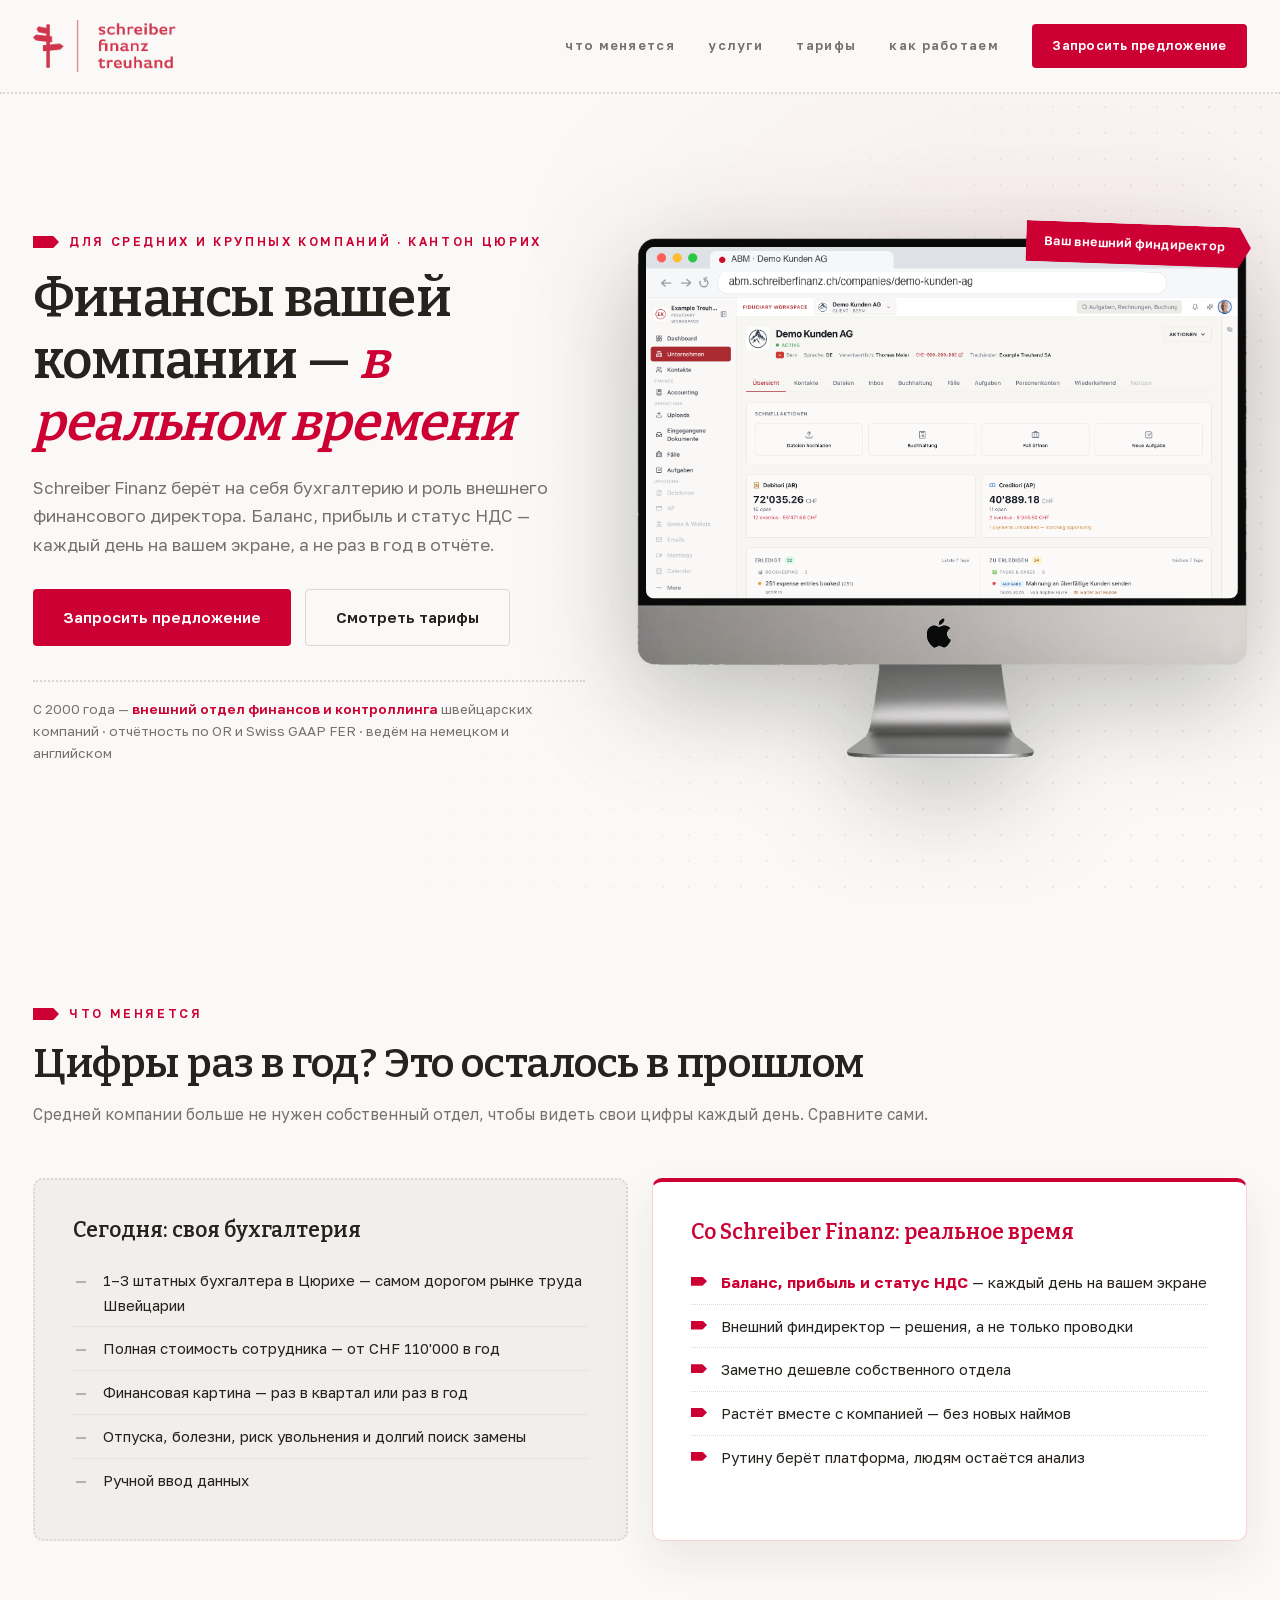
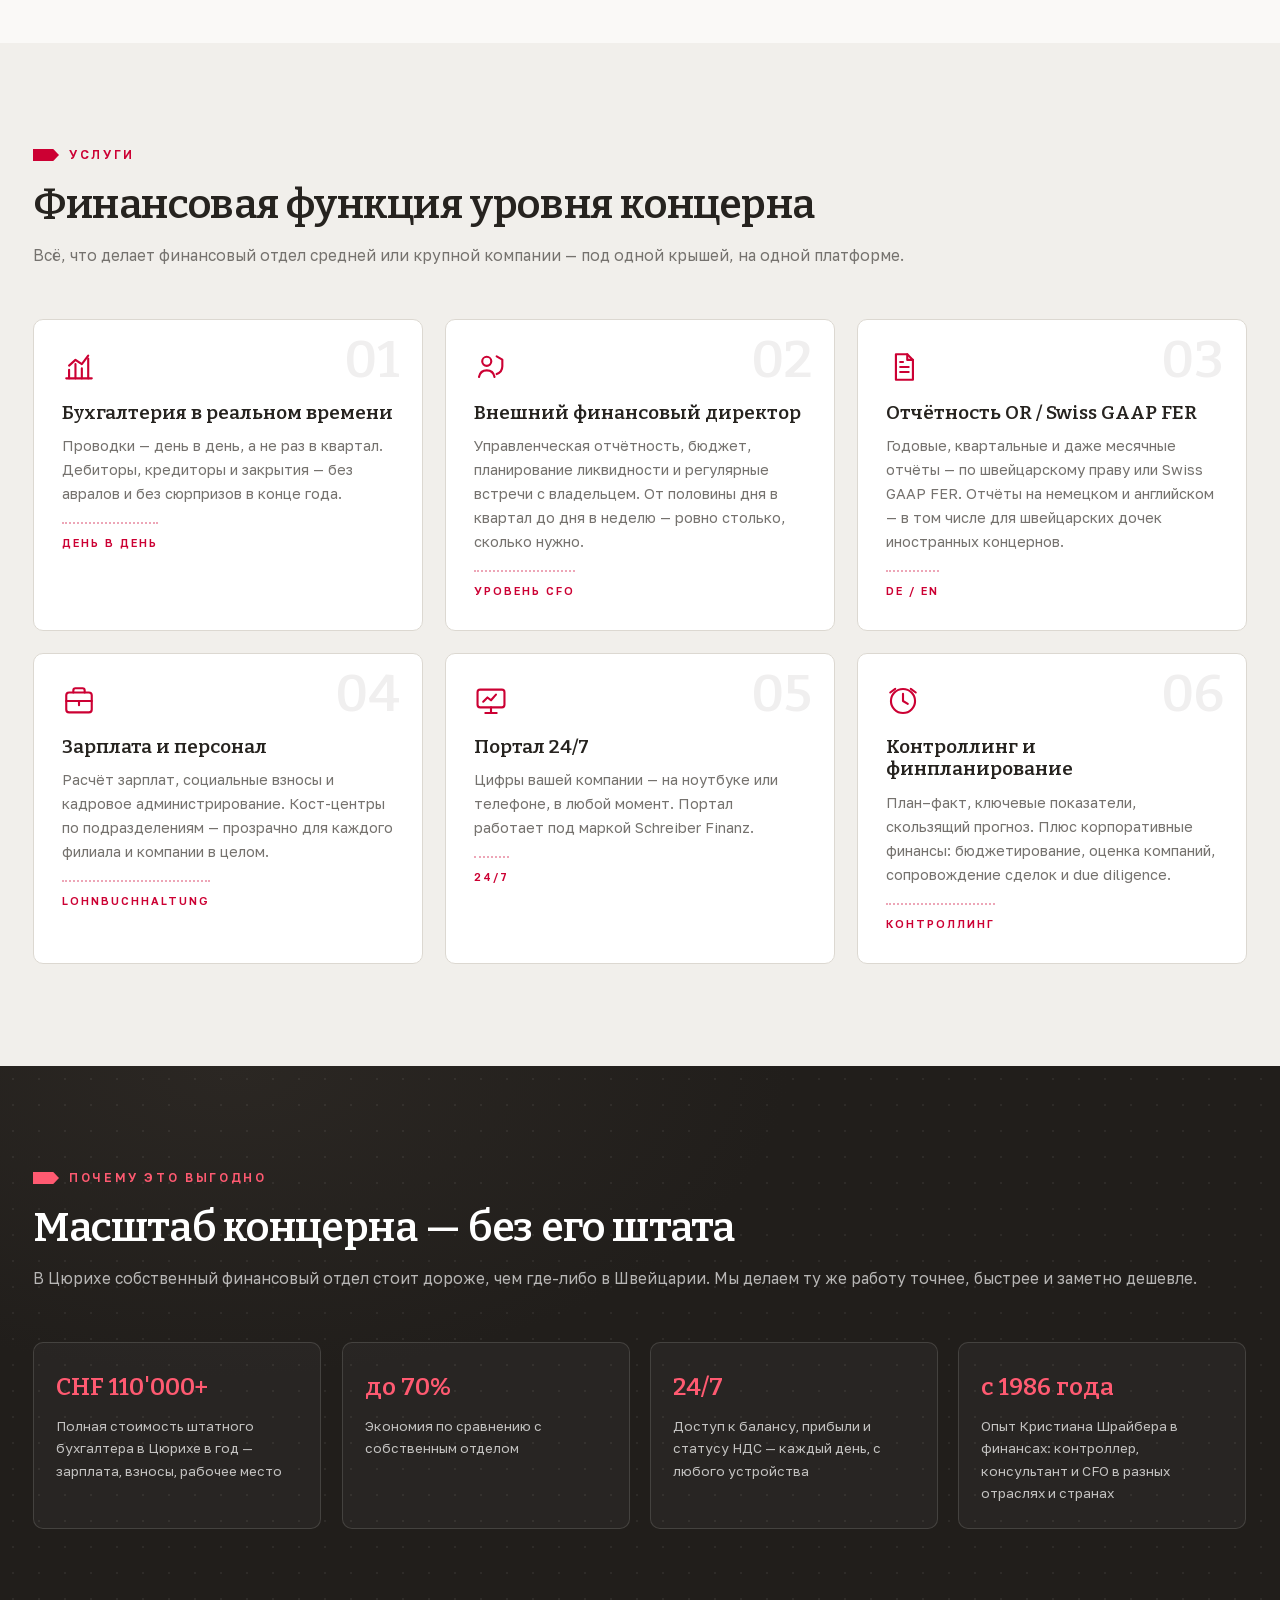
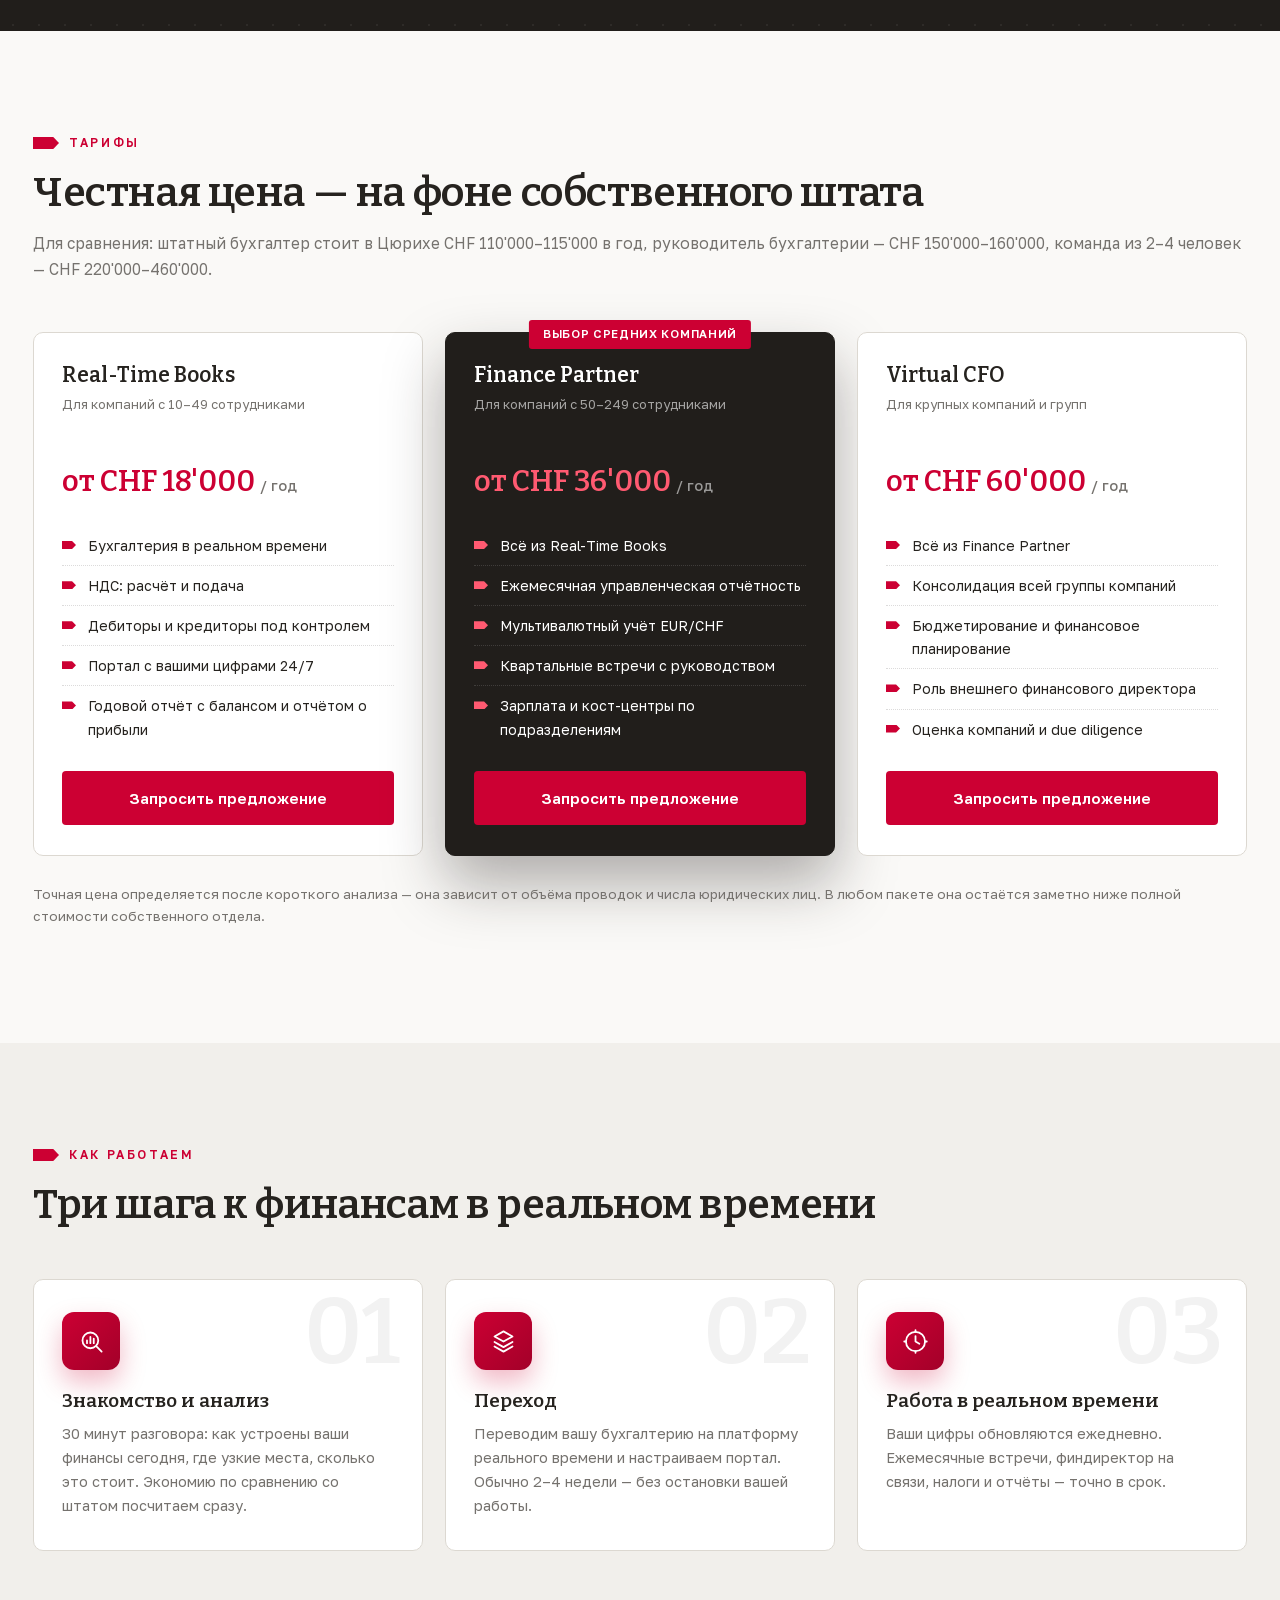
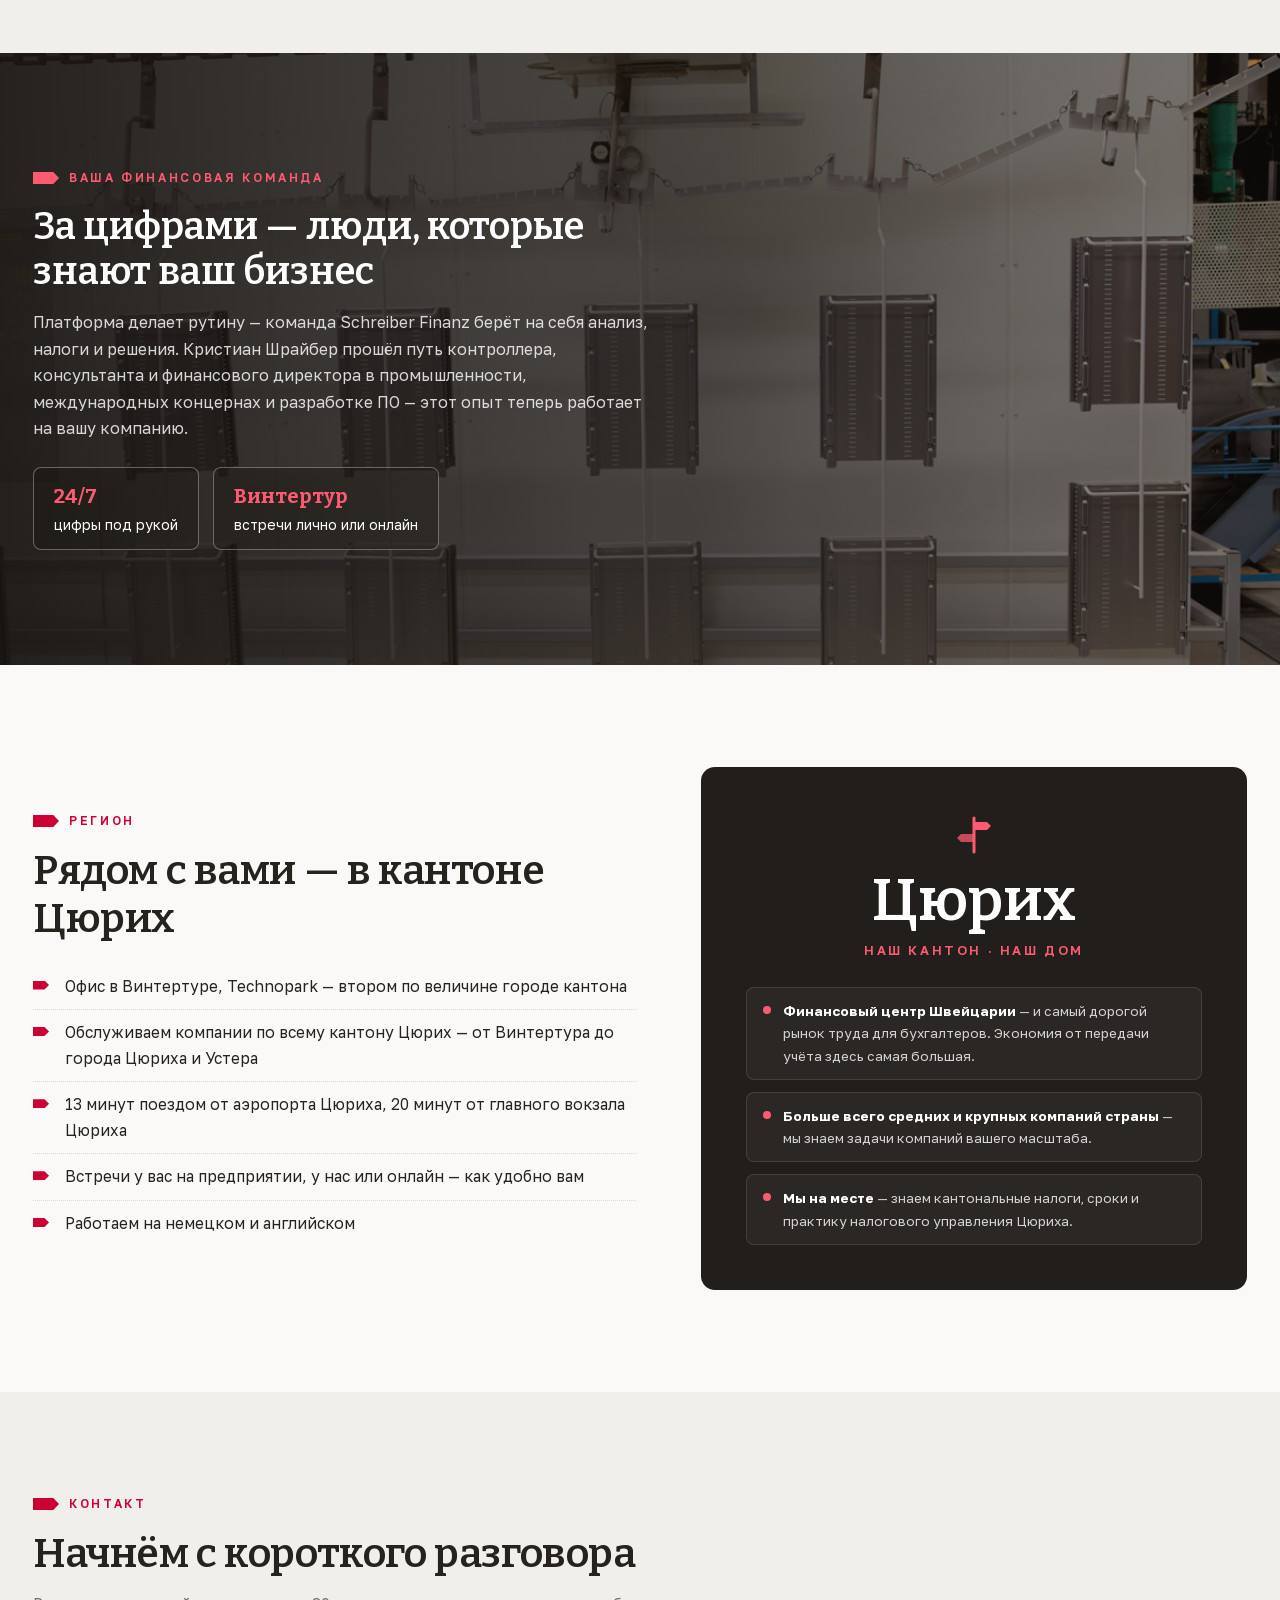
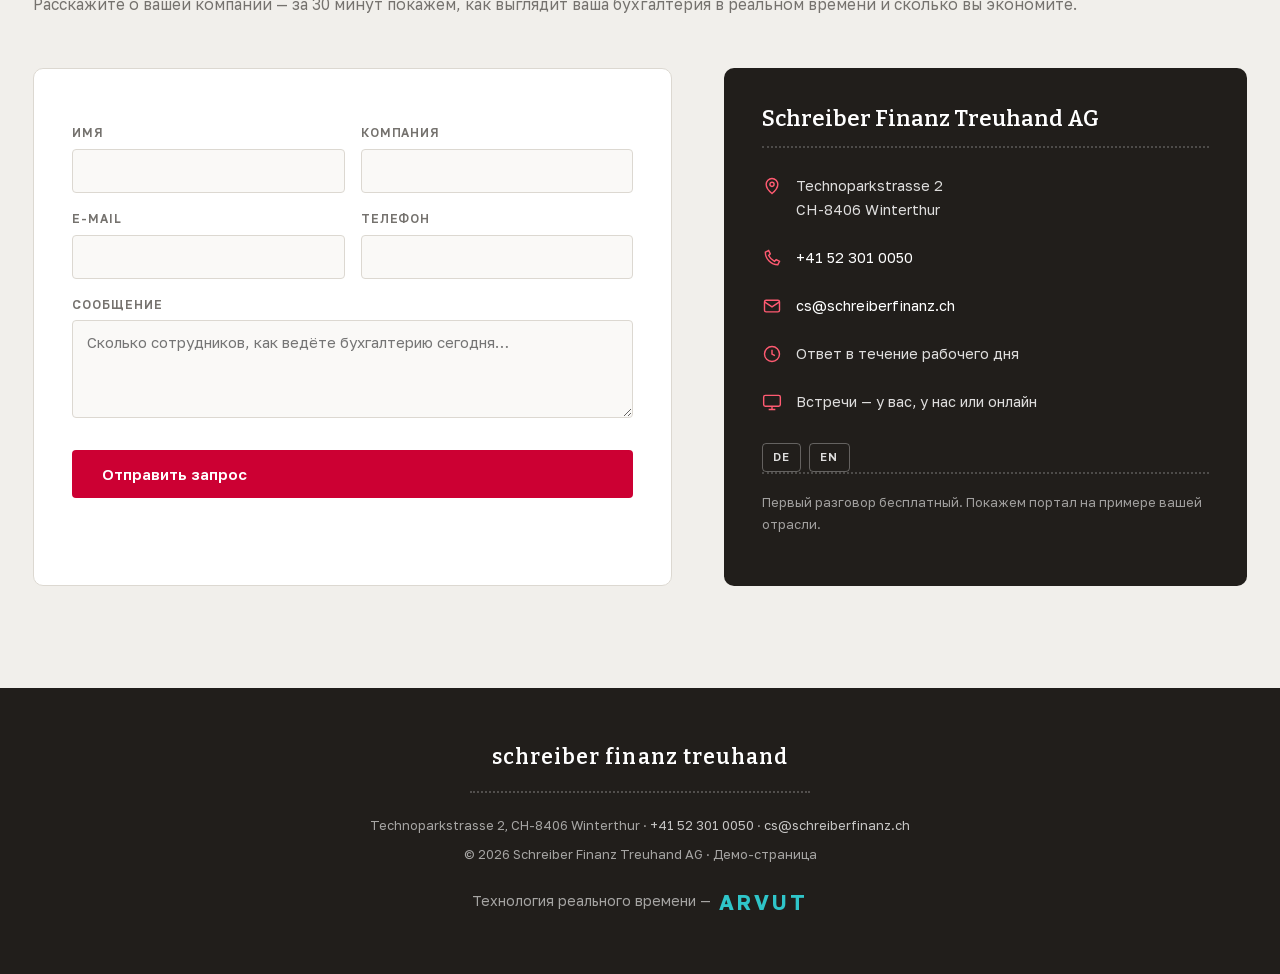
==== index.html @ f712a681 "Лендинг Schreiber Finanz Treuhand AG (RU-версия для проверки) Co-Authored-By: Claude Fable 5 <norepl" ====
<!doctype html>
<html lang="ru">
<head>
<meta charset="utf-8">
<meta name="viewport" content="width=device-width,initial-scale=1">
<title>Schreiber Finanz Treuhand AG — Финансы вашей компании в реальном времени | Цюрих</title>
<meta name="description" content="Schreiber Finanz Treuhand AG (Винтертур, кантон Цюрих): бухгалтерия в реальном времени и внешний финансовый директор для средних и крупных компаний. Баланс, прибыль и статус НДС — каждый день, а не раз в год.">
<style>
@import url('assets/fonts/fonts.css');
:root{
  --paper:#faf9f7; --cream:#f1efeb; --card:#ffffff;
  --ink:#26231f; --muted:#75726e; --soft-line:#dcd8d1;
  --red:#cc0033; --red-d:#a30029; --red-l:#ff5a71; --red-bg:#fbf3f4;
  --graphite:#211e1b; --graphite2:#2b2723;
  --arvut:#009b9f;
  --serif:'Bitter',Georgia,serif;
  --sans:'Golos Text',-apple-system,'Segoe UI',sans-serif;
}
*{box-sizing:border-box}
html{scroll-behavior:smooth}
body{margin:0;font-family:var(--sans);color:var(--ink);background:var(--paper);font-size:16px;line-height:1.65;-webkit-font-smoothing:antialiased}
img{max-width:100%}
a{color:inherit}
.wrap{max-width:1320px;margin:0 auto;padding:0 clamp(18px,2.6vw,34px)}
h1,h2,h3{font-family:var(--serif);line-height:1.18;margin:0}
.h2{font-size:clamp(28px,3.5vw,41px);font-weight:600;color:var(--ink);letter-spacing:-.01em}
.sub{color:var(--muted);margin:14px 0 0;font-size:clamp(15.5px,1.2vw,17.5px)}
/* фирменный мотив: пунктирная линия (как в их меню) */
.dotrule{border:0;border-top:2px dotted var(--soft-line);margin:0}
/* красный «указатель» — мотив логотипа-Wegweiser */
.eyebrow{display:flex;align-items:center;gap:10px;font-size:12px;font-weight:600;letter-spacing:.22em;text-transform:uppercase;color:var(--red);margin:0 0 16px}
.eyebrow::before{content:'';width:26px;height:12px;background:var(--red);clip-path:polygon(0 0,78% 0,100% 50%,78% 100%,0 100%);flex:none}
.btn{display:inline-flex;align-items:center;gap:10px;padding:15px 30px;border-radius:4px;font-weight:600;font-size:15px;text-decoration:none;transition:transform .18s ease,box-shadow .18s ease,background .18s ease,border-color .18s ease;cursor:pointer;border:0;font-family:var(--sans)}
.btn-r{background:var(--red);color:#fff}
.btn-r:hover{background:var(--red-d);transform:translateY(-2px);box-shadow:0 12px 28px rgba(204,0,51,.28)}
.btn-ghost{border:1.5px solid var(--soft-line);color:var(--ink);background:transparent}
.btn-ghost:hover{border-color:var(--ink)}
/* ======= ШАПКА ======= */
.nav{background:rgba(250,249,247,.92);backdrop-filter:blur(8px);position:sticky;top:0;z-index:20;border-bottom:2px dotted var(--soft-line)}
.nav .wrap{display:flex;justify-content:space-between;align-items:center;height:92px}
.nav img{height:52px;display:block}
.nav-links{display:flex;align-items:center;gap:clamp(18px,2.6vw,36px)}
.nav-links a{font-size:13px;font-weight:600;letter-spacing:.1em;text-transform:lowercase;text-decoration:none;color:var(--muted)}
.nav-links a:hover{color:var(--red)}
.nav-cta{background:var(--red);color:#fff!important;padding:11px 20px;border-radius:4px;text-transform:none!important;letter-spacing:.02em!important}
.nav-cta:hover{background:var(--red-d)}
/* ======= HERO ======= */
.hero{position:relative;background:
  radial-gradient(900px 480px at 82% 18%,rgba(204,0,51,.05) 0%,rgba(204,0,51,0) 60%),
  var(--paper);
  overflow:hidden}
.hero .dots{position:absolute;inset:0;background-image:radial-gradient(rgba(38,35,31,.075) 1.3px,transparent 1.3px);background-size:26px 26px;mask-image:linear-gradient(115deg,transparent 42%,#000 78%);-webkit-mask-image:linear-gradient(115deg,transparent 42%,#000 78%);pointer-events:none}
.hero-grid{position:relative;display:grid;grid-template-columns:.95fr 1.05fr;grid-template-rows:1fr;gap:clamp(28px,4vw,56px);align-items:center;min-height:calc(100svh - 92px);padding:clamp(26px,4vh,48px) 0}
.hero h1{font-size:clamp(33px,4.1vw,53px);font-weight:600;color:var(--ink);letter-spacing:-.015em}
.hero h1 em{font-style:italic;color:var(--red)}
.hero .lead{font-size:clamp(16px,1.35vw,19px);color:var(--muted);margin:20px 0 0}
.hero-cta{display:flex;gap:14px;flex-wrap:wrap;margin-top:30px}
.trust{margin-top:34px;padding-top:16px;border-top:2px dotted var(--soft-line)}
.trust p{margin:0;font-size:13.5px;color:var(--muted)}
.trust b{color:var(--red);font-weight:600}
/* монитор со скрином */
.imac-wrap{position:relative}
.imac-wrap::before{content:'';position:absolute;inset:-6% -5% -2% -5%;background:radial-gradient(58% 54% at 50% 44%,rgba(38,35,31,.16) 0%,rgba(38,35,31,0) 70%);pointer-events:none}
.imac-wrap img.imac{position:relative;width:100%;height:auto;display:block;filter:drop-shadow(0 30px 54px rgba(38,35,31,.3))}
.float-chip{position:absolute;z-index:3;right:-4px;top:-14px;background:var(--red);color:#fff;font-size:12.5px;font-weight:600;padding:10px 14px 10px 18px;clip-path:polygon(0 0,calc(100% - 12px) 0,100% 50%,calc(100% - 12px) 100%,0 100%);padding-right:26px;box-shadow:0 14px 34px rgba(204,0,51,.3);transform:rotate(2deg)}
/* ======= СЕКЦИИ ======= */
section{padding:clamp(56px,8vw,102px) 0}
.sec-head{margin-bottom:clamp(30px,4vw,50px)}
/* сдвиг */
.shift{display:grid;grid-template-columns:1fr 1fr;gap:24px}
.shift-card{border-radius:10px;padding:clamp(24px,3vw,38px);background:var(--card)}
.shift-card.now{background:var(--cream);border:2px dotted var(--soft-line)}
.shift-card.new{border:1px solid rgba(204,0,51,.18);border-top:4px solid var(--red);box-shadow:0 18px 44px rgba(38,35,31,.08)}
.shift-card h3{font-size:21px;font-weight:600;margin-bottom:16px}
.shift-card.new h3{color:var(--red)}
.shift-card ul{list-style:none;margin:0;padding:0}
.shift-card li{padding:9px 0 9px 30px;position:relative;font-size:15px;color:var(--ink);border-bottom:1px dotted var(--soft-line)}
.shift-card li:last-child{border-bottom:0}
.now li::before{content:'—';position:absolute;left:2px;color:#b3afa8;font-weight:700}
.new li::before{content:'';position:absolute;left:0;top:16px;width:16px;height:9px;background:var(--red);clip-path:polygon(0 0,72% 0,100% 50%,72% 100%,0 100%)}
.new li b{color:var(--red)}
/* услуги */
.svc-grid{display:grid;grid-template-columns:repeat(3,1fr);gap:22px}
.svc{position:relative;background:var(--card);border:1px solid var(--soft-line);border-radius:10px;padding:30px 28px 28px;transition:transform .2s ease,box-shadow .2s ease,border-color .2s ease;overflow:hidden}
.svc:hover{transform:translateY(-5px);box-shadow:0 22px 50px rgba(38,35,31,.12);border-color:rgba(204,0,51,.3)}
.svc .num{position:absolute;top:14px;right:22px;font-family:var(--serif);font-size:52px;font-weight:600;color:rgba(38,35,31,.07);line-height:1;user-select:none}
.svc svg.ic{width:34px;height:34px;stroke:var(--red);fill:none;stroke-width:1.5;stroke-linecap:round;stroke-linejoin:round;margin-bottom:18px;display:block}
.svc h3{font-size:19px;font-weight:600;margin:0 0 10px}
.svc p{margin:0;font-size:14.5px;color:var(--muted)}
.svc .tagline{display:inline-block;margin-top:16px;color:var(--red);font-size:11px;font-weight:600;letter-spacing:.18em;text-transform:uppercase;border-top:2px dotted rgba(204,0,51,.35);padding-top:10px}
/* тёмный баннер */
.bannerX{position:relative;background:radial-gradient(900px 500px at 18% 0%,var(--graphite2) 0%,var(--graphite) 62%);color:#fff;overflow:hidden}
.bannerX .dots{position:absolute;inset:0;background-image:radial-gradient(rgba(255,255,255,.06) 1.3px,transparent 1.3px);background-size:26px 26px;pointer-events:none}
.bannerX .h2{color:#fff}
.bannerX .sub{color:rgba(255,255,255,.68)}
.bannerX .eyebrow{color:var(--red-l)}
.bannerX .eyebrow::before{background:var(--red-l)}
.stat-grid{position:relative;display:grid;grid-template-columns:repeat(4,1fr);gap:20px;margin-top:clamp(30px,4vw,48px)}
.stat{border:1px solid rgba(255,255,255,.13);border-radius:10px;padding:24px 22px;background:rgba(255,255,255,.035)}
.stat .n{font-family:var(--serif);font-size:clamp(22px,1.9vw,28px);font-weight:600;color:var(--red-l);white-space:nowrap}
.stat p{margin:8px 0 0;font-size:13.5px;color:rgba(255,255,255,.72)}
/* стоимость */
.anchor-strip{background:var(--red-bg);border:1px solid rgba(204,0,51,.15);border-left:5px solid var(--red);border-radius:8px;padding:20px 26px;margin-bottom:40px;font-size:15px;color:var(--ink)}
.anchor-strip b{color:var(--red)}
.price-grid{display:grid;grid-template-columns:repeat(3,1fr);gap:22px;align-items:stretch}
.price{background:var(--card);border:1px solid var(--soft-line);border-radius:10px;padding:30px 28px;display:flex;flex-direction:column;position:relative}
.price.feat{background:var(--graphite);color:#fff;border-color:var(--graphite);box-shadow:0 28px 60px rgba(33,30,27,.35)}
.price .tag{position:absolute;top:-13px;left:50%;transform:translateX(-50%);background:var(--red);color:#fff;font-size:11.5px;font-weight:600;letter-spacing:.06em;text-transform:uppercase;padding:5px 14px;border-radius:3px;white-space:nowrap}
.price h3{font-size:21px;font-weight:600}
.price .for{font-size:13px;color:var(--muted);margin:6px 0 14px}
.price.feat .for{color:rgba(255,255,255,.6)}
.price .amount{font-family:var(--serif);font-size:29px;font-weight:600;color:var(--red);margin-bottom:4px}
.price.feat .amount{color:var(--red-l)}
.price .amount small{font-size:.5em;font-family:var(--sans);font-weight:500;color:var(--muted)}
.price.feat .amount small{color:rgba(255,255,255,.55)}
.price ul{list-style:none;margin:16px 0 22px;padding:0;flex:1}
.price li{padding:8px 0 8px 26px;position:relative;font-size:14px;border-bottom:1px dotted rgba(38,35,31,.16)}
.price.feat li{border-bottom-color:rgba(255,255,255,.14)}
.price li:last-child{border:0}
.price li::before{content:'';position:absolute;left:0;top:15px;width:14px;height:8px;background:var(--red);clip-path:polygon(0 0,72% 0,100% 50%,72% 100%,0 100%)}
.price.feat li::before{background:var(--red-l)}
.price .btn{justify-content:center}
.price-note{margin-top:26px;font-size:13.5px;color:var(--muted)}
/* шаги */
.steps{display:grid;grid-template-columns:repeat(3,1fr);gap:22px}
.step{background:var(--card);border:1px solid var(--soft-line);border-radius:10px;padding:32px 28px;position:relative;overflow:hidden}
.step .wnum{position:absolute;top:2px;right:22px;font-family:var(--serif);font-size:92px;font-weight:600;line-height:1.1;color:rgba(38,35,31,.06);user-select:none}
.step .badge{width:58px;height:58px;border-radius:12px;background:linear-gradient(135deg,var(--red),var(--red-d));box-shadow:0 12px 26px rgba(204,0,51,.28);display:flex;align-items:center;justify-content:center;margin-bottom:20px}
.step .badge svg{width:27px;height:27px;stroke:#fff;fill:none;stroke-width:1.6;stroke-linecap:round;stroke-linejoin:round}
.step h3{font-size:19px;font-weight:600;margin-bottom:10px}
.step p{margin:0;font-size:14.5px;color:var(--muted)}
/* фото-блок */
.photo{position:relative;background:url('assets/img/industrial.jpg?v=1') center 40%/cover no-repeat;color:#fff}
.photo .veil{position:absolute;inset:0;background:linear-gradient(90deg,rgba(24,20,17,.93) 0%,rgba(24,20,17,.72) 55%,rgba(24,20,17,.45) 100%)}
.photo .wrap{position:relative}
.photo h3{font-size:clamp(26px,3.2vw,38px);font-weight:600;color:#fff;max-width:640px}
.photo p{max-width:620px;color:rgba(255,255,255,.82)}
.photo .eyebrow{color:var(--red-l)}
.photo .eyebrow::before{background:var(--red-l)}
.photo .chips{display:flex;gap:14px;margin-top:26px;flex-wrap:wrap}
.photo .chip{border:1px solid rgba(255,255,255,.32);border-radius:8px;padding:12px 20px;font-size:14px;background:rgba(24,20,17,.35)}
.photo .chip b{font-family:var(--serif);font-size:20px;color:var(--red-l);display:block}
/* регион */
.region{display:grid;grid-template-columns:1.05fr .95fr;gap:clamp(30px,5vw,70px);align-items:center}
.region ul{list-style:none;padding:0;margin:20px 0 0}
.region li{padding:10px 0 10px 32px;position:relative;font-size:15.5px;border-bottom:1px dotted var(--soft-line)}
.region li:last-child{border:0}
.region li::before{content:'';position:absolute;left:0;top:17px;width:16px;height:9px;background:var(--red);clip-path:polygon(0 0,72% 0,100% 50%,72% 100%,0 100%)}
.zh-card{position:relative;background:var(--graphite);border-radius:14px;padding:clamp(30px,3.5vw,48px);color:#fff;overflow:hidden;text-align:center}
.zh-card .signpost{width:44px;margin:0 auto 14px;display:block}
.zh-card .zh{font-family:var(--serif);font-weight:600;font-size:clamp(44px,4.6vw,60px);color:#fff;line-height:1.05}
.zh-card .zh-sub{color:var(--red-l);font-size:13px;letter-spacing:.2em;text-transform:uppercase;font-weight:600;margin-top:8px}
.zh-facts{margin-top:26px;display:grid;gap:12px;text-align:left}
.zh-fact{display:flex;gap:12px;align-items:flex-start;background:rgba(255,255,255,.045);border:1px solid rgba(255,255,255,.11);border-radius:8px;padding:12px 16px;font-size:13.5px;color:rgba(255,255,255,.8)}
.zh-fact b{color:#fff}
.zh-fact .d{width:8px;height:8px;border-radius:50%;background:var(--red-l);margin-top:6px;flex:none}
/* контакт */
.contact{display:grid;grid-template-columns:1.1fr .9fr;gap:clamp(28px,4vw,56px);align-items:stretch}
.form{background:var(--card);border:1px solid var(--soft-line);border-radius:10px;padding:clamp(24px,3vw,38px)}
.form label{display:block;font-size:12px;font-weight:600;letter-spacing:.08em;text-transform:uppercase;color:var(--muted);margin:16px 0 6px}
.form input,.form textarea{width:100%;border:1.5px solid var(--soft-line);border-radius:4px;padding:12px 14px;font-family:var(--sans);font-size:15px;color:var(--ink);background:var(--paper);outline:none;transition:border .15s}
.form input:focus,.form textarea:focus{border-color:var(--red)}
.form .row2{display:grid;grid-template-columns:1fr 1fr;gap:16px}
.form button{margin-top:24px;width:100%}
.c-card{background:var(--graphite);color:#fff;border-radius:10px;padding:clamp(26px,3vw,38px);position:relative;overflow:hidden;display:flex;flex-direction:column}
.c-card .c-note{margin-top:auto;padding-top:18px;border-top:2px dotted rgba(255,255,255,.2);font-size:13px;color:rgba(255,255,255,.58)}
.c-card h3{color:#fff;font-size:22px;font-weight:600;margin-bottom:14px;padding-bottom:14px;border-bottom:2px dotted rgba(255,255,255,.2)}
.c-row{display:flex;gap:14px;align-items:flex-start;padding:12px 0;font-size:14.5px;color:rgba(255,255,255,.85)}
.c-row svg{width:20px;height:20px;stroke:var(--red-l);fill:none;stroke-width:1.7;flex:none;margin-top:2px}
.c-row a{color:#fff;text-decoration:none}
.c-row a:hover{color:var(--red-l)}
.c-langs{margin-top:18px;display:flex;gap:8px;flex-wrap:wrap}
.c-langs span{font-size:11.5px;font-weight:600;letter-spacing:.1em;border:1px solid rgba(255,255,255,.3);border-radius:4px;padding:4px 10px;color:rgba(255,255,255,.85)}
/* футер */
footer{background:var(--graphite);color:rgba(255,255,255,.6);padding:52px 0 40px;position:relative;overflow:hidden}
.f-mark{font-family:var(--serif);font-weight:600;font-size:21px;letter-spacing:.05em;color:#fff;text-align:center}
.f-rule{max-width:340px;margin:16px auto 22px;border-top:2px dotted rgba(255,255,255,.22)}
footer .meta{text-align:center;font-size:13px;margin:0}
footer .meta a{color:rgba(255,255,255,.75);text-decoration:none}
footer .credit{text-align:center;margin-top:20px;font-size:14px}
footer .credit a{color:#2fc5c9;font-weight:700;text-decoration:none;font-size:21px;letter-spacing:.14em;text-transform:uppercase;vertical-align:middle;margin-left:4px}
/* reveal */
.reveal{opacity:0;transform:translateY(26px);transition:opacity .75s cubic-bezier(.22,.61,.36,1),transform .75s cubic-bezier(.22,.61,.36,1);will-change:opacity,transform}
.reveal.in{opacity:1;transform:none}
@media(prefers-reduced-motion:reduce){*{animation:none!important;transition:none!important}.reveal{opacity:1;transform:none}}
/* ======= МОБАЙЛ ======= */
@media(max-width:960px){
  .nav-links a:not(.nav-cta){display:none}
  .nav .wrap{height:64px}
  .nav img{height:38px}
  .nav-cta{padding:9px 14px;font-size:12px;white-space:nowrap}
  .hero-grid{grid-template-columns:1fr;grid-template-rows:auto;min-height:0;padding:40px 0 54px;gap:40px}
  .hero h1{font-size:clamp(31px,8.4vw,40px)}
  .float-chip{right:6px}
  .shift,.svc-grid,.price-grid,.steps{grid-template-columns:1fr}
  .stat-grid{grid-template-columns:1fr 1fr}
  .region,.contact{grid-template-columns:1fr}
  .form .row2{grid-template-columns:1fr}
}
@media(max-width:520px){.stat-grid{grid-template-columns:1fr}}
</style>
</head>
<body>

<!-- меню -->
<nav class="nav">
  <div class="wrap">
    <a href="#top"><img src="assets/img/logo-schreiber.png?v=1" alt="Schreiber Finanz Treuhand AG"></a>
    <div class="nav-links">
      <a href="#shift">что меняется</a>
      <a href="#services">услуги</a>
      <a href="#pricing">тарифы</a>
      <a href="#how">как работаем</a>
      <a href="#contact" class="nav-cta">Запросить предложение</a>
    </div>
  </div>
</nav>

<!-- HERO -->
<header class="hero" id="top">
  <div class="dots"></div>
  <div class="wrap">
    <div class="hero-grid">
      <div class="reveal">
        <p class="eyebrow">Для средних и крупных компаний · кантон Цюрих</p>
        <h1>Финансы вашей компании&nbsp;— <em>в реальном времени</em></h1>
        <p class="lead">Schreiber Finanz берёт на себя бухгалтерию и роль внешнего финансового
        директора. Баланс, прибыль и статус НДС — каждый день на вашем экране, а не раз в год
        в отчёте.</p>
        <div class="hero-cta">
          <a class="btn btn-r" href="#contact">Запросить предложение</a>
          <a class="btn btn-ghost" href="#pricing">Смотреть тарифы</a>
        </div>
        <div class="trust">
          <p>С 2000 года — <b>внешний отдел финансов и контроллинга</b> швейцарских компаний ·
          отчётность по OR и Swiss GAAP FER · ведём на немецком и английском</p>
        </div>
      </div>
      <div class="imac-wrap reveal">
        <div class="float-chip">Ваш внешний финдиректор</div>
        <img class="imac" src="assets/img/imac-schreiber.png?v=1" alt="Портал реального времени — баланс, дебиторы и кредиторы на экране">
      </div>
    </div>
  </div>
</header>

<!-- СДВИГ -->
<section id="shift">
  <div class="wrap">
    <div class="sec-head reveal">
      <p class="eyebrow">Что меняется</p>
      <h2 class="h2">Цифры раз в год? Это осталось в прошлом</h2>
      <p class="sub">Средней компании больше не нужен собственный отдел, чтобы видеть свои цифры
      каждый день. Сравните сами.</p>
    </div>
    <div class="shift">
      <div class="shift-card now reveal">
        <h3>Сегодня: своя бухгалтерия</h3>
        <ul>
          <li>1–3 штатных бухгалтера в Цюрихе — самом дорогом рынке труда Швейцарии</li>
          <li>Полная стоимость сотрудника — от CHF 110'000 в год</li>
          <li>Финансовая картина — раз в квартал или раз в год</li>
          <li>Отпуска, болезни, риск увольнения и долгий поиск замены</li>
          <li>Ручной ввод данных</li>
        </ul>
      </div>
      <div class="shift-card new reveal">
        <h3>Со Schreiber Finanz: реальное время</h3>
        <ul>
          <li><b>Баланс, прибыль и статус НДС</b> — каждый день на вашем экране</li>
          <li>Внешний финдиректор — решения, а не только проводки</li>
          <li>Заметно дешевле собственного отдела</li>
          <li>Растёт вместе с компанией — без новых наймов</li>
          <li>Рутину берёт платформа, людям остаётся анализ</li>
        </ul>
      </div>
    </div>
  </div>
</section>

<!-- УСЛУГИ -->
<section id="services" style="background:var(--cream)">
  <div class="wrap">
    <div class="sec-head reveal">
      <p class="eyebrow">Услуги</p>
      <h2 class="h2">Финансовая функция уровня концерна</h2>
      <p class="sub">Всё, что делает финансовый отдел средней или крупной компании — под одной
      крышей, на одной платформе.</p>
    </div>
    <div class="svc-grid">
      <div class="svc reveal">
        <span class="num">01</span>
        <svg class="ic" viewBox="0 0 24 24"><path d="M3 20h18"/><path d="M5 20v-6M9.5 20v-10M14 20v-7M18.5 20V6"/><path d="M5 11l4.5-4 4.5 3 4.5-6"/></svg>
        <h3>Бухгалтерия в реальном времени</h3>
        <p>Проводки — день в день, а не раз в квартал. Дебиторы, кредиторы и закрытия — без
        авралов и без сюрпризов в конце года.</p>
        <span class="tagline">День в день</span>
      </div>
      <div class="svc reveal">
        <span class="num">02</span>
        <svg class="ic" viewBox="0 0 24 24"><circle cx="9" cy="8" r="3.2"/><path d="M3.5 19c.6-3 2.8-4.6 5.5-4.6s4.9 1.6 5.5 4.6"/><path d="M16 4.5l4 2.3v4.6c0 2.8-1.7 4.6-4 5.6"/></svg>
        <h3>Внешний финансовый директор</h3>
        <p>Управленческая отчётность, бюджет, планирование ликвидности и регулярные встречи
        с владельцем. От половины дня в квартал до дня в неделю — ровно столько, сколько нужно.</p>
        <span class="tagline">Уровень CFO</span>
      </div>
      <div class="svc reveal">
        <span class="num">03</span>
        <svg class="ic" viewBox="0 0 24 24"><path d="M7 3h8l4 4v14H7z"/><path d="M15 3v4h4"/><path d="M10 12h6M10 15.5h6M10 8.5h2"/></svg>
        <h3>Отчётность OR / Swiss GAAP FER</h3>
        <p>Годовые, квартальные и даже месячные отчёты — по швейцарскому праву или Swiss GAAP FER.
        Отчёты на немецком и английском — в том числе для швейцарских дочек иностранных концернов.</p>
        <span class="tagline">DE / EN</span>
      </div>
      <div class="svc reveal">
        <span class="num">04</span>
        <svg class="ic" viewBox="0 0 24 24"><rect x="3" y="6" width="18" height="14" rx="2"/><path d="M8 6V4.5A1.5 1.5 0 0 1 9.5 3h5A1.5 1.5 0 0 1 16 4.5V6"/><path d="M3 12h18M12 12v3"/></svg>
        <h3>Зарплата и персонал</h3>
        <p>Расчёт зарплат, социальные взносы и кадровое администрирование. Кост-центры по
        подразделениям — прозрачно для каждого филиала и компании в целом.</p>
        <span class="tagline">Lohnbuchhaltung</span>
      </div>
      <div class="svc reveal">
        <span class="num">05</span>
        <svg class="ic" viewBox="0 0 24 24"><rect x="2.5" y="4" width="19" height="12.5" rx="1.8"/><path d="M8 20.5h8M12 16.5v4"/><path d="M6.5 12.5l3-3 2.5 2 3.5-4"/></svg>
        <h3>Портал 24/7</h3>
        <p>Цифры вашей компании — на ноутбуке или телефоне, в любой момент. Портал работает
        под маркой Schreiber Finanz.</p>
        <span class="tagline">24/7</span>
      </div>
      <div class="svc reveal">
        <span class="num">06</span>
        <svg class="ic" viewBox="0 0 24 24"><circle cx="12" cy="12" r="8.5"/><path d="M12 7v5l3.4 2"/><path d="M17.5 3.5L21 6M6.5 3.5L3 6"/></svg>
        <h3>Контроллинг и финпланирование</h3>
        <p>План–факт, ключевые показатели, скользящий прогноз. Плюс корпоративные финансы:
        бюджетирование, оценка компаний, сопровождение сделок и due diligence.</p>
        <span class="tagline">Контроллинг</span>
      </div>
    </div>
  </div>
</section>

<!-- БАННЕР ПРЕИМУЩЕСТВ -->
<section class="bannerX">
  <div class="dots"></div>
  <div class="wrap" style="position:relative">
    <div class="sec-head reveal">
      <p class="eyebrow">Почему это выгодно</p>
      <h2 class="h2">Масштаб концерна — без его штата</h2>
      <p class="sub">В Цюрихе собственный финансовый отдел стоит дороже, чем где-либо в Швейцарии.
      Мы делаем ту же работу точнее, быстрее и заметно дешевле.</p>
    </div>
    <div class="stat-grid">
      <div class="stat reveal"><div class="n">CHF 110'000+</div><p>Полная стоимость штатного бухгалтера в Цюрихе в год — зарплата, взносы, рабочее место</p></div>
      <div class="stat reveal"><div class="n">до 70%</div><p>Экономия по сравнению с собственным отделом</p></div>
      <div class="stat reveal"><div class="n">24/7</div><p>Доступ к балансу, прибыли и статусу НДС — каждый день, с любого устройства</p></div>
      <div class="stat reveal"><div class="n">с 1986 года</div><p>Опыт Кристиана Шрайбера в финансах: контроллер, консультант и CFO в разных отраслях и странах</p></div>
    </div>
  </div>
</section>

<!-- СТОИМОСТЬ -->
<section id="pricing">
  <div class="wrap">
    <div class="sec-head reveal">
      <p class="eyebrow">Тарифы</p>
      <h2 class="h2">Честная цена — на фоне собственного штата</h2>
      <p class="sub">Для сравнения: штатный бухгалтер стоит в Цюрихе CHF 110'000–115'000 в год,
      руководитель бухгалтерии — CHF 150'000–160'000, команда из 2–4 человек — CHF 220'000–460'000.</p>
    </div>
    <div class="price-grid">
      <div class="price reveal">
        <h3>Real-Time Books</h3>
        <p class="for">Для компаний с 10–49 сотрудниками</p>
        <p class="amount">от CHF 18'000 <small>/ год</small></p>
        <ul>
          <li>Бухгалтерия в реальном времени</li>
          <li>НДС: расчёт и подача</li>
          <li>Дебиторы и кредиторы под контролем</li>
          <li>Портал с вашими цифрами 24/7</li>
          <li>Годовой отчёт с балансом и отчётом о прибыли</li>
        </ul>
        <a class="btn btn-r" href="#contact">Запросить предложение</a>
      </div>
      <div class="price feat reveal">
        <span class="tag">Выбор средних компаний</span>
        <h3>Finance Partner</h3>
        <p class="for">Для компаний с 50–249 сотрудниками</p>
        <p class="amount">от CHF 36'000 <small>/ год</small></p>
        <ul>
          <li>Всё из Real-Time Books</li>
          <li>Ежемесячная управленческая отчётность</li>
          <li>Мультивалютный учёт EUR/CHF</li>
          <li>Квартальные встречи с руководством</li>
          <li>Зарплата и кост-центры по подразделениям</li>
        </ul>
        <a class="btn btn-r" href="#contact">Запросить предложение</a>
      </div>
      <div class="price reveal">
        <h3>Virtual CFO</h3>
        <p class="for">Для крупных компаний и групп</p>
        <p class="amount">от CHF 60'000 <small>/ год</small></p>
        <ul>
          <li>Всё из Finance Partner</li>
          <li>Консолидация всей группы компаний</li>
          <li>Бюджетирование и финансовое планирование</li>
          <li>Роль внешнего финансового директора</li>
          <li>Оценка компаний и due diligence</li>
        </ul>
        <a class="btn btn-r" href="#contact">Запросить предложение</a>
      </div>
    </div>
    <p class="price-note reveal">Точная цена определяется после короткого анализа — она зависит от
    объёма проводок и числа юридических лиц. В любом пакете она остаётся заметно ниже полной
    стоимости собственного отдела.</p>
  </div>
</section>

<!-- КАК РАБОТАЕМ -->
<section id="how" style="background:var(--cream);padding-bottom:0">
  <div class="wrap">
    <div class="sec-head reveal">
      <p class="eyebrow">Как работаем</p>
      <h2 class="h2">Три шага к финансам в реальном времени</h2>
    </div>
    <div class="steps">
      <div class="step reveal">
        <span class="wnum">01</span>
        <div class="badge"><svg viewBox="0 0 24 24"><circle cx="11" cy="11" r="7"/><path d="M21 21l-4.6-4.6"/><path d="M8 13.5v-2.5M11 13.5V8M14 13.5v-4"/></svg></div>
        <h3>Знакомство и анализ</h3>
        <p>30 минут разговора: как устроены ваши финансы сегодня, где узкие места, сколько это
        стоит. Экономию по сравнению со штатом посчитаем сразу.</p>
      </div>
      <div class="step reveal">
        <span class="wnum">02</span>
        <div class="badge"><svg viewBox="0 0 24 24"><path d="M12 3l8 4.5-8 4.5-8-4.5L12 3z"/><path d="M4 12.5l8 4.5 8-4.5"/><path d="M4 16.5l8 4.5 8-4.5"/></svg></div>
        <h3>Переход</h3>
        <p>Переводим вашу бухгалтерию на платформу реального времени и настраиваем портал.
        Обычно 2–4 недели — без остановки вашей работы.</p>
      </div>
      <div class="step reveal">
        <span class="wnum">03</span>
        <div class="badge"><svg viewBox="0 0 24 24"><circle cx="12" cy="12" r="8.5"/><path d="M12 7.2V12l3.4 2"/><path d="M12 3.5V2M20.5 12H22M12 20.5V22M3.5 12H2"/></svg></div>
        <h3>Работа в реальном времени</h3>
        <p>Ваши цифры обновляются ежедневно. Ежемесячные встречи, финдиректор на связи,
        налоги и отчёты — точно в срок.</p>
      </div>
    </div>
  </div>
  <div style="height:clamp(56px,8vw,104px)"></div>
  <!-- ФОТО-БЛОК -->
  <div class="photo">
    <div class="veil"></div>
    <div class="wrap" style="padding-top:clamp(64px,9vw,120px);padding-bottom:clamp(64px,9vw,120px)">
      <div class="reveal">
        <p class="eyebrow">Ваша финансовая команда</p>
        <h3>За цифрами — люди, которые знают ваш бизнес</h3>
        <p style="margin-top:16px">Платформа делает рутину — команда Schreiber Finanz берёт на себя
        анализ, налоги и решения. Кристиан Шрайбер прошёл путь контроллера, консультанта и
        финансового директора в промышленности, международных концернах и разработке ПО —
        этот опыт теперь работает на вашу компанию.</p>
        <div class="chips">
          <div class="chip"><b>24/7</b>цифры под рукой</div>
          <div class="chip"><b>Винтертур</b>встречи лично или онлайн</div>
        </div>
      </div>
    </div>
  </div>
</section>

<!-- РЕГИОН -->
<section id="region">
  <div class="wrap">
    <div class="region">
      <div class="reveal">
        <p class="eyebrow">Регион</p>
        <h2 class="h2">Рядом с вами — в кантоне Цюрих</h2>
        <ul>
          <li>Офис в Винтертуре, Technopark — втором по величине городе кантона</li>
          <li>Обслуживаем компании по всему кантону Цюрих — от Винтертура до города Цюриха и Устера</li>
          <li>13 минут поездом от аэропорта Цюриха, 20 минут от главного вокзала Цюриха</li>
          <li>Встречи у вас на предприятии, у нас или онлайн — как удобно вам</li>
          <li>Работаем на немецком и английском</li>
        </ul>
      </div>
      <div class="zh-card reveal">
        <svg class="signpost" viewBox="0 0 44 44" aria-hidden="true">
          <path d="M22 6v34" stroke="#ff5a71" stroke-width="3" stroke-linecap="round"/>
          <path d="M22 10h13l4 4-4 4H22z" fill="#ff5a71"/>
          <path d="M22 22H9l-4 4 4 4h13z" fill="#ff5a71" opacity=".75"/>
        </svg>
        <div class="zh">Цюрих</div>
        <div class="zh-sub">Наш кантон · наш дом</div>
        <div class="zh-facts">
          <div class="zh-fact"><span class="d"></span><span><b>Финансовый центр Швейцарии</b> — и самый дорогой рынок труда для бухгалтеров. Экономия от передачи учёта здесь самая большая.</span></div>
          <div class="zh-fact"><span class="d"></span><span><b>Больше всего средних и крупных компаний страны</b> — мы знаем задачи компаний вашего масштаба.</span></div>
          <div class="zh-fact"><span class="d"></span><span><b>Мы на месте</b> — знаем кантональные налоги, сроки и практику налогового управления Цюриха.</span></div>
        </div>
      </div>
    </div>
  </div>
</section>

<!-- КОНТАКТ -->
<section id="contact" style="background:var(--cream)">
  <div class="wrap">
    <div class="sec-head reveal">
      <p class="eyebrow">Контакт</p>
      <h2 class="h2">Начнём с короткого разговора</h2>
      <p class="sub">Расскажите о вашей компании — за 30 минут покажем, как выглядит ваша
      бухгалтерия в реальном времени и сколько вы экономите.</p>
    </div>
    <div class="contact">
      <form class="form reveal" onsubmit="event.preventDefault();this.querySelector('button').textContent='Спасибо! Мы свяжемся с вами.';">
        <div class="row2">
          <div><label>Имя</label><input type="text" name="name" required></div>
          <div><label>Компания</label><input type="text" name="company"></div>
        </div>
        <div class="row2">
          <div><label>E-mail</label><input type="email" name="email" required></div>
          <div><label>Телефон</label><input type="tel" name="phone"></div>
        </div>
        <label>Сообщение</label>
        <textarea rows="4" name="msg" placeholder="Сколько сотрудников, как ведёте бухгалтерию сегодня…"></textarea>
        <button class="btn btn-r" type="submit">Отправить запрос</button>
      </form>
      <div class="c-card reveal">
        <h3>Schreiber Finanz Treuhand AG</h3>
        <div class="c-row"><svg viewBox="0 0 24 24"><path d="M12 21s-7-5.5-7-11a7 7 0 0 1 14 0c0 5.5-7 11-7 11z"/><circle cx="12" cy="10" r="2.5"/></svg><span>Technoparkstrasse 2<br>CH-8406 Winterthur</span></div>
        <div class="c-row"><svg viewBox="0 0 24 24"><path d="M4 5c0 8 7 15 15 15l2-4-4-2-2 2c-3-1.5-5.5-4-7-7l2-2-2-4z"/></svg><a href="tel:+41523010050">+41 52 301 0050</a></div>
        <div class="c-row"><svg viewBox="0 0 24 24"><rect x="3" y="5" width="18" height="14" rx="2"/><path d="M3 7l9 6 9-6"/></svg><a href="mailto:cs@schreiberfinanz.ch">cs@schreiberfinanz.ch</a></div>
        <div class="c-row"><svg viewBox="0 0 24 24"><circle cx="12" cy="12" r="9"/><path d="M12 7v5l3.5 2"/></svg><span>Ответ в течение рабочего дня</span></div>
        <div class="c-row"><svg viewBox="0 0 24 24"><path d="M8 21h8M12 17v4"/><rect x="2" y="4" width="20" height="13" rx="2"/></svg><span>Встречи — у вас, у нас или онлайн</span></div>
        <div class="c-langs"><span>DE</span><span>EN</span></div>
        <p class="c-note">Первый разговор бесплатный. Покажем портал на примере вашей отрасли.</p>
      </div>
    </div>
  </div>
</section>

<!-- ФУТЕР -->
<footer>
  <div class="wrap" style="position:relative">
    <div class="f-mark">schreiber finanz treuhand</div>
    <div class="f-rule"></div>
    <p class="meta">Technoparkstrasse 2, CH-8406 Winterthur · <a href="tel:+41523010050">+41 52 301 0050</a> · <a href="mailto:cs@schreiberfinanz.ch">cs@schreiberfinanz.ch</a></p>
    <p class="meta" style="margin-top:8px">© 2026 Schreiber Finanz Treuhand AG · Демо-страница</p>
    <p class="credit">Технология реального времени — <a href="https://new.arvut.ch" target="_blank" rel="noopener">Arvut</a></p>
  </div>
</footer>

<script>
if('IntersectionObserver' in window){
  const io=new IntersectionObserver((es)=>{es.forEach(e=>{if(!e.isIntersecting)return;const el=e.target;
    const sibs=[...el.parentElement.children].filter(c=>c.classList.contains('reveal'));
    const idx=Math.max(0,sibs.indexOf(el));el.style.transitionDelay=(idx*0.09)+'s';el.classList.add('in');
    io.unobserve(el);setTimeout(()=>{el.style.transitionDelay='';},900+idx*90);})},{threshold:.12});
  document.querySelectorAll('.reveal').forEach(el=>io.observe(el));
  addEventListener('load',()=>setTimeout(()=>document.querySelectorAll('.reveal:not(.in)').forEach(el=>{
    if(el.getBoundingClientRect().top<innerHeight)el.classList.add('in');}),2400));
}else{document.querySelectorAll('.reveal').forEach(el=>el.classList.add('in'));}
</script>
</body>
</html>
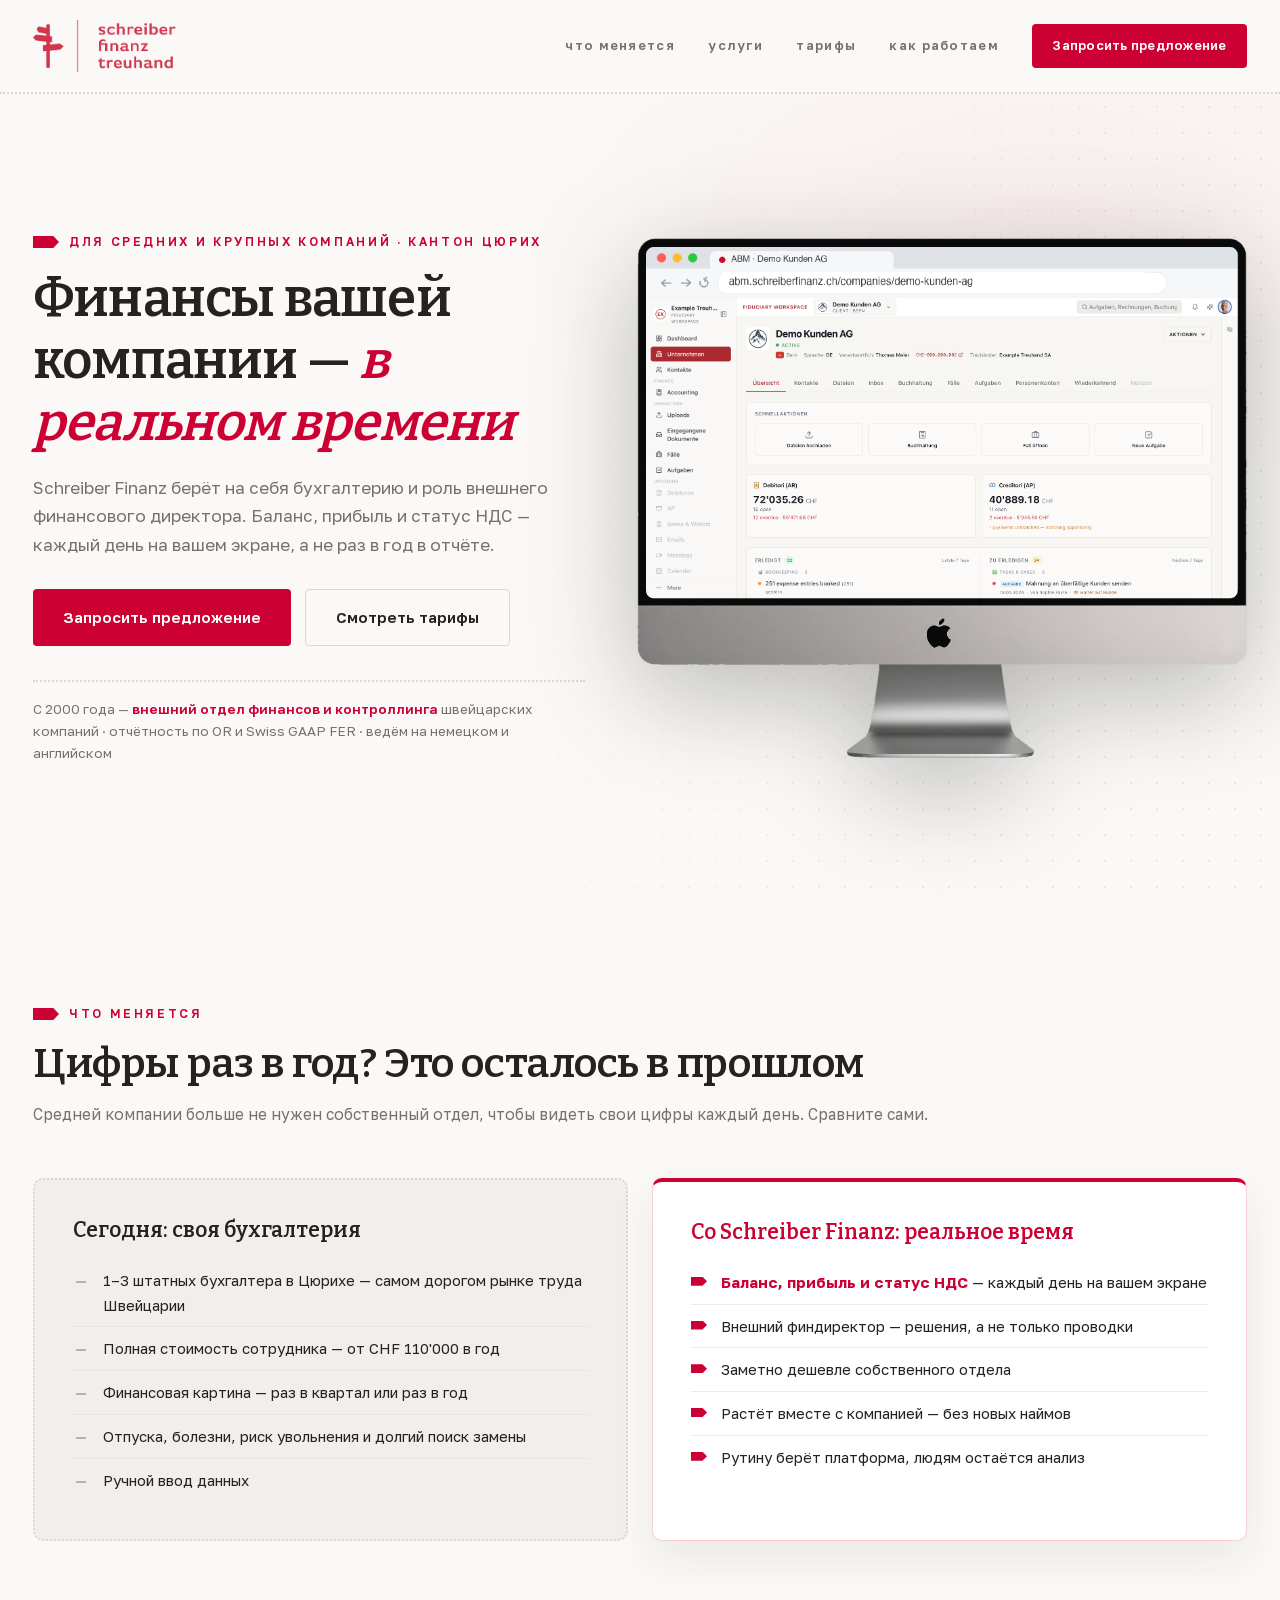
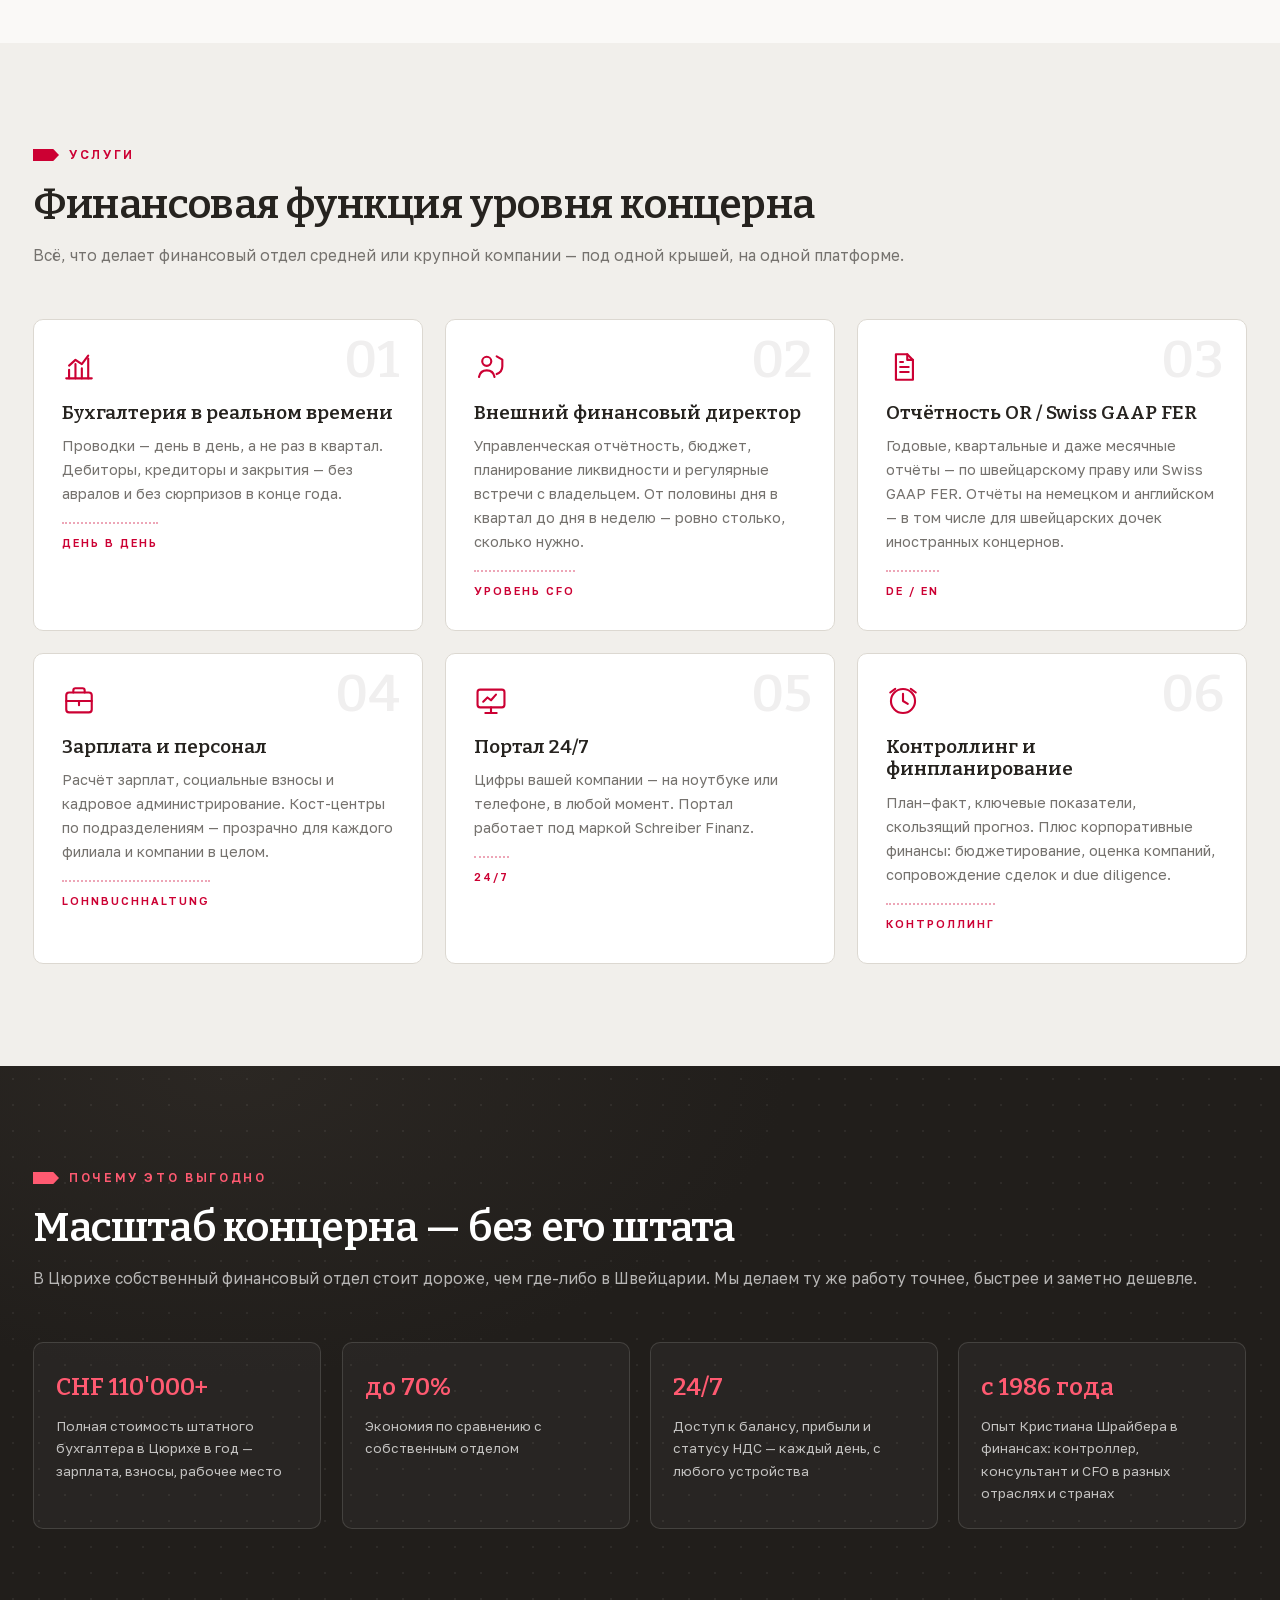
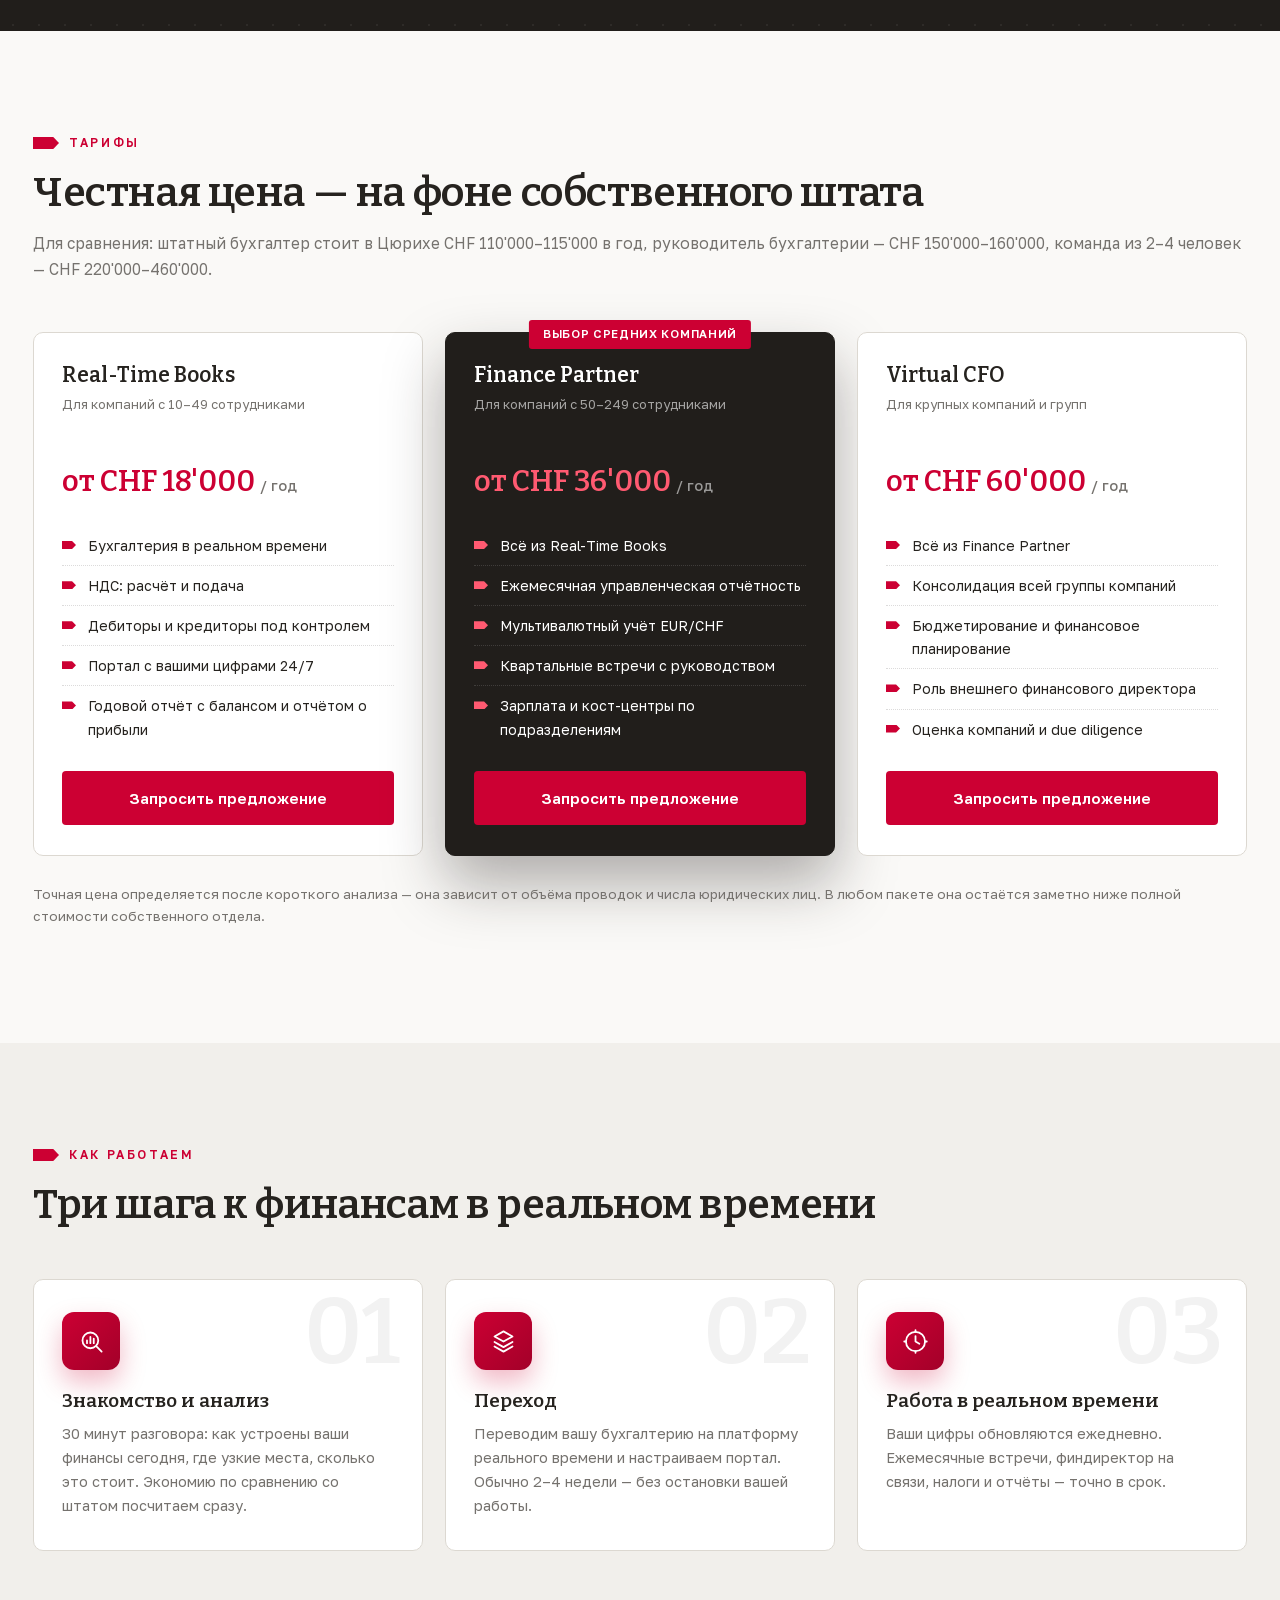
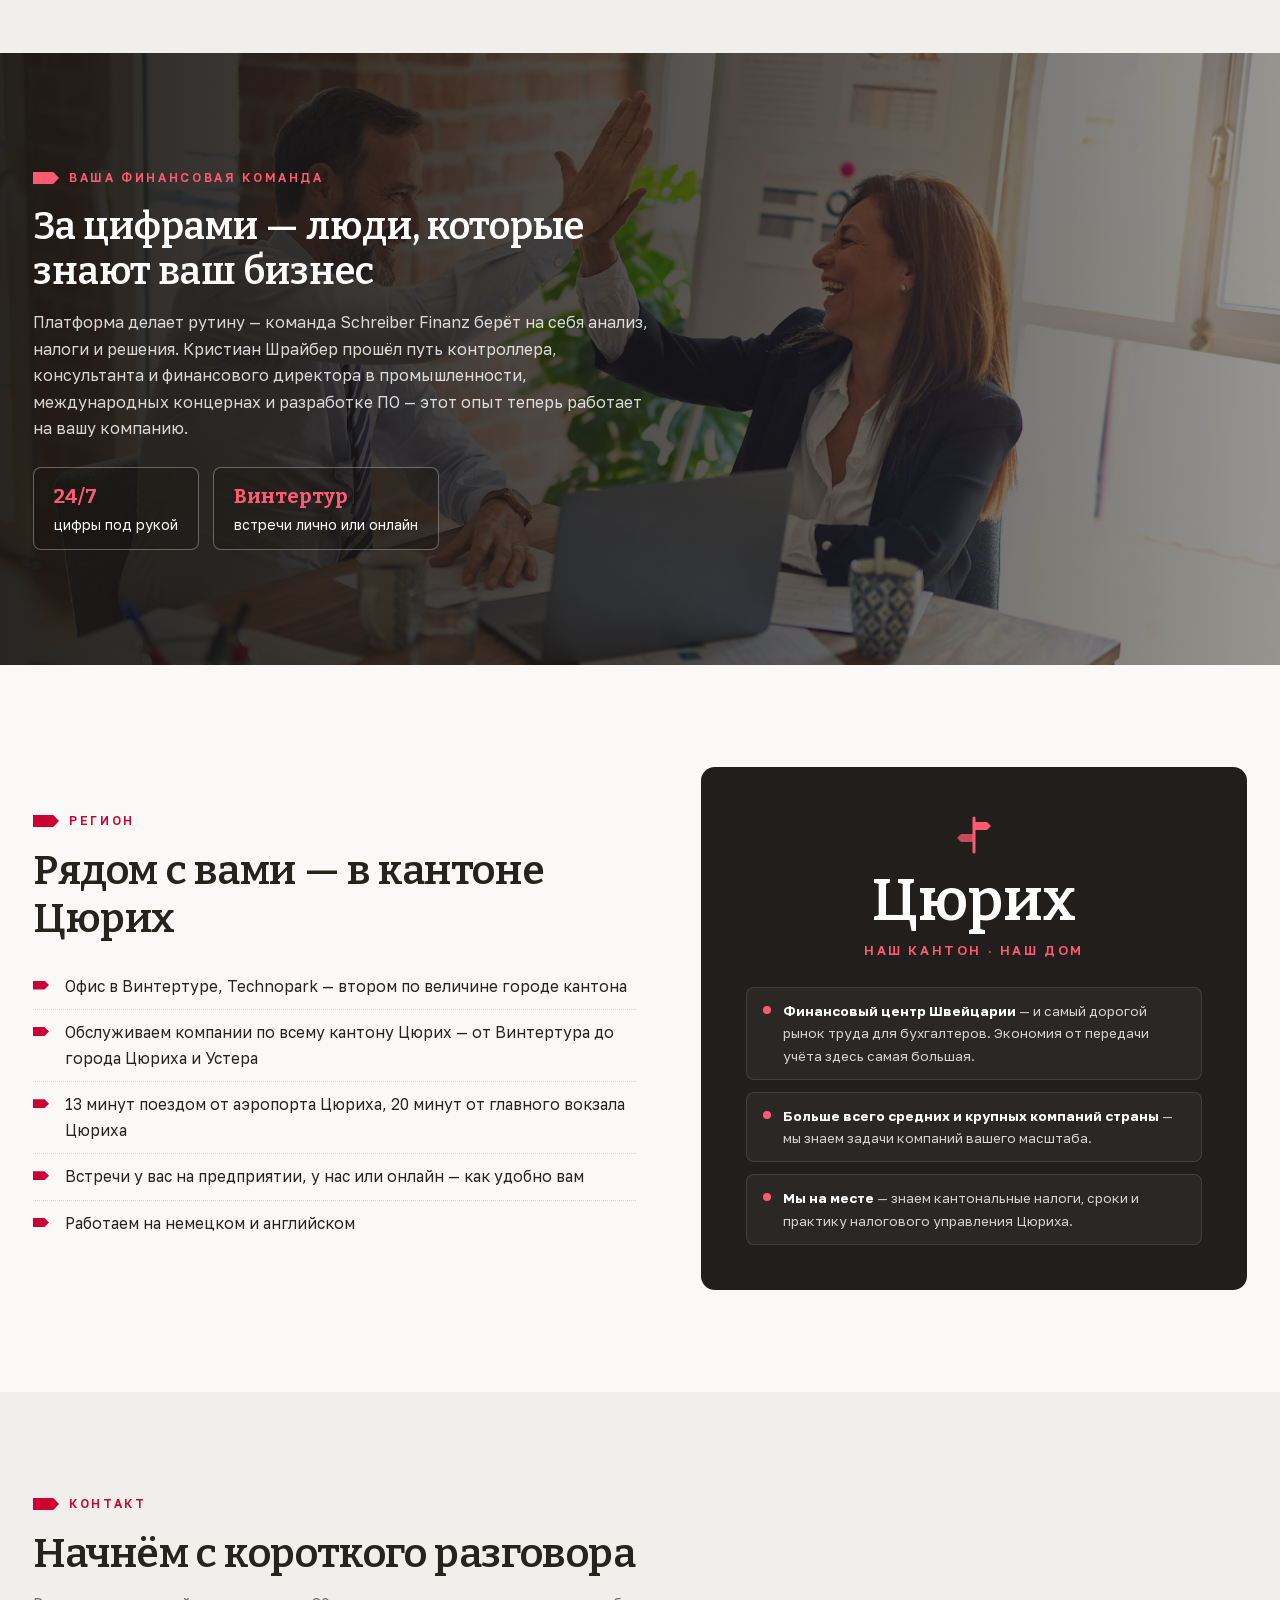
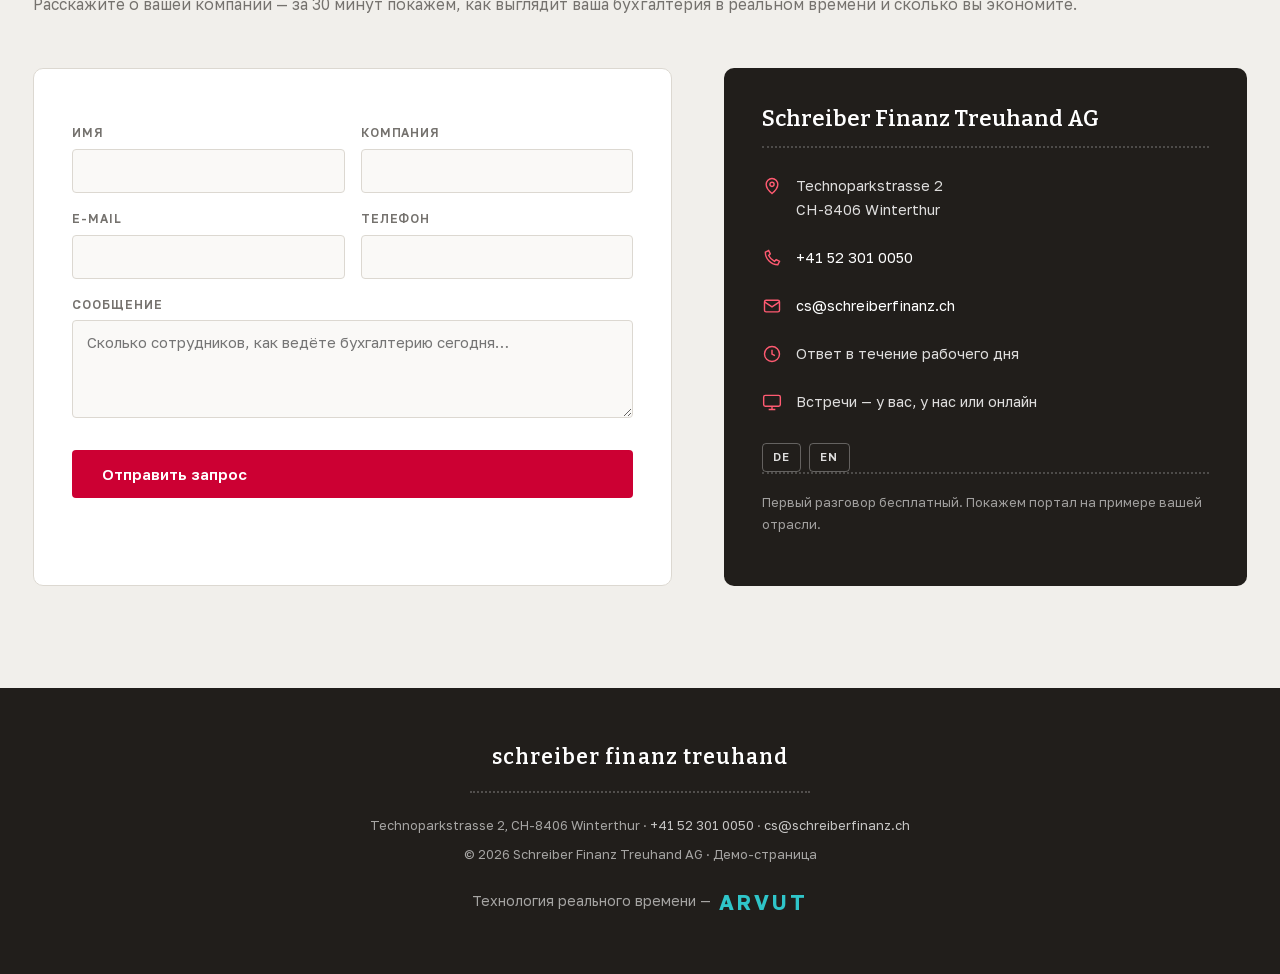
==== commit 85ba60a1: "Правки Натали: убрать красную плашку с обложки, фото-блок — команда в офисе Co-Authored-By: Claude F" ====
--- a/index.html
+++ b/index.html
@@ -62,7 +62,6 @@
 .imac-wrap{position:relative}
 .imac-wrap::before{content:'';position:absolute;inset:-6% -5% -2% -5%;background:radial-gradient(58% 54% at 50% 44%,rgba(38,35,31,.16) 0%,rgba(38,35,31,0) 70%);pointer-events:none}
 .imac-wrap img.imac{position:relative;width:100%;height:auto;display:block;filter:drop-shadow(0 30px 54px rgba(38,35,31,.3))}
-.float-chip{position:absolute;z-index:3;right:-4px;top:-14px;background:var(--red);color:#fff;font-size:12.5px;font-weight:600;padding:10px 14px 10px 18px;clip-path:polygon(0 0,calc(100% - 12px) 0,100% 50%,calc(100% - 12px) 100%,0 100%);padding-right:26px;box-shadow:0 14px 34px rgba(204,0,51,.3);transform:rotate(2deg)}
 /* ======= СЕКЦИИ ======= */
 section{padding:clamp(56px,8vw,102px) 0}
 .sec-head{margin-bottom:clamp(30px,4vw,50px)}
@@ -130,7 +129,7 @@
 .step h3{font-size:19px;font-weight:600;margin-bottom:10px}
 .step p{margin:0;font-size:14.5px;color:var(--muted)}
 /* фото-блок */
-.photo{position:relative;background:url('assets/img/industrial.jpg?v=1') center 40%/cover no-repeat;color:#fff}
+.photo{position:relative;background:url('assets/img/team.jpg?v=2') center 32%/cover no-repeat;color:#fff}
 .photo .veil{position:absolute;inset:0;background:linear-gradient(90deg,rgba(24,20,17,.93) 0%,rgba(24,20,17,.72) 55%,rgba(24,20,17,.45) 100%)}
 .photo .wrap{position:relative}
 .photo h3{font-size:clamp(26px,3.2vw,38px);font-weight:600;color:#fff;max-width:640px}
@@ -191,7 +190,6 @@
   .nav-cta{padding:9px 14px;font-size:12px;white-space:nowrap}
   .hero-grid{grid-template-columns:1fr;grid-template-rows:auto;min-height:0;padding:40px 0 54px;gap:40px}
   .hero h1{font-size:clamp(31px,8.4vw,40px)}
-  .float-chip{right:6px}
   .shift,.svc-grid,.price-grid,.steps{grid-template-columns:1fr}
   .stat-grid{grid-template-columns:1fr 1fr}
   .region,.contact{grid-template-columns:1fr}
@@ -237,7 +235,6 @@
         </div>
       </div>
       <div class="imac-wrap reveal">
-        <div class="float-chip">Ваш внешний финдиректор</div>
         <img class="imac" src="assets/img/imac-schreiber.png?v=1" alt="Портал реального времени — баланс, дебиторы и кредиторы на экране">
       </div>
     </div>
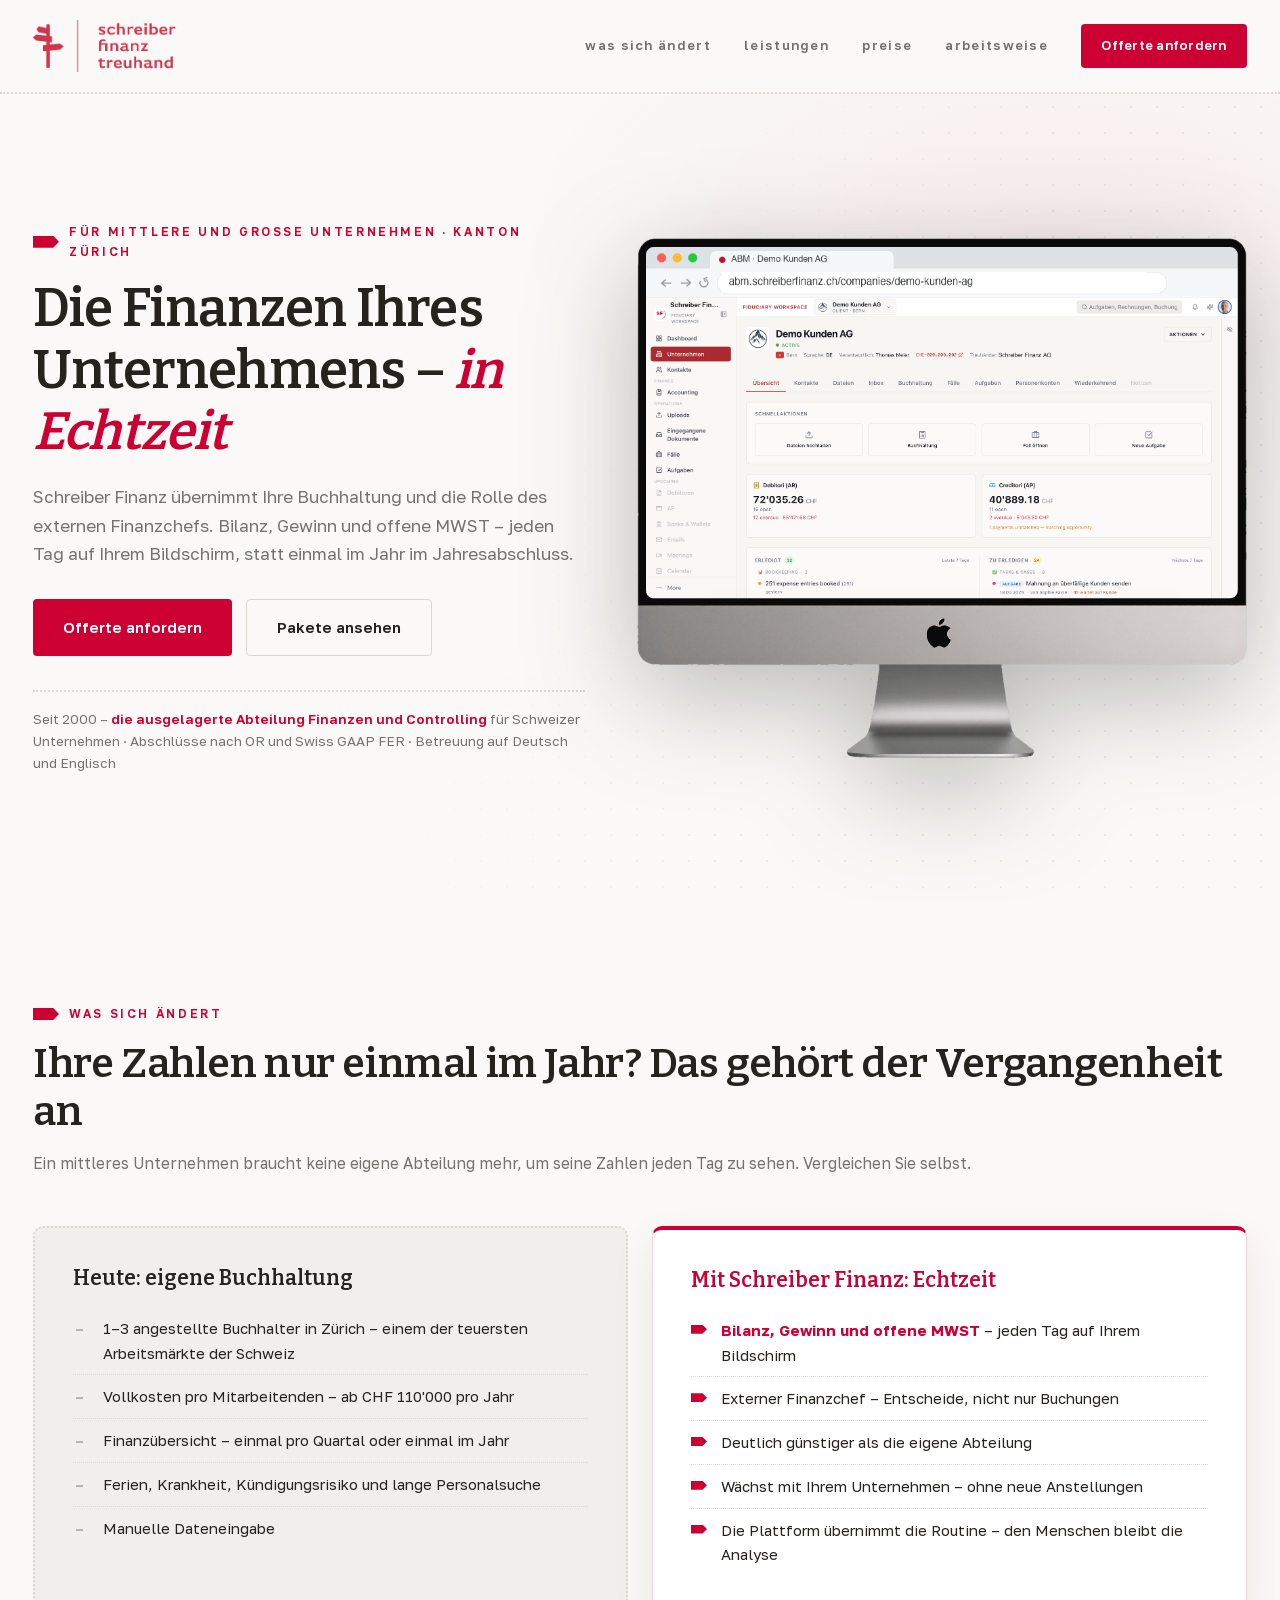
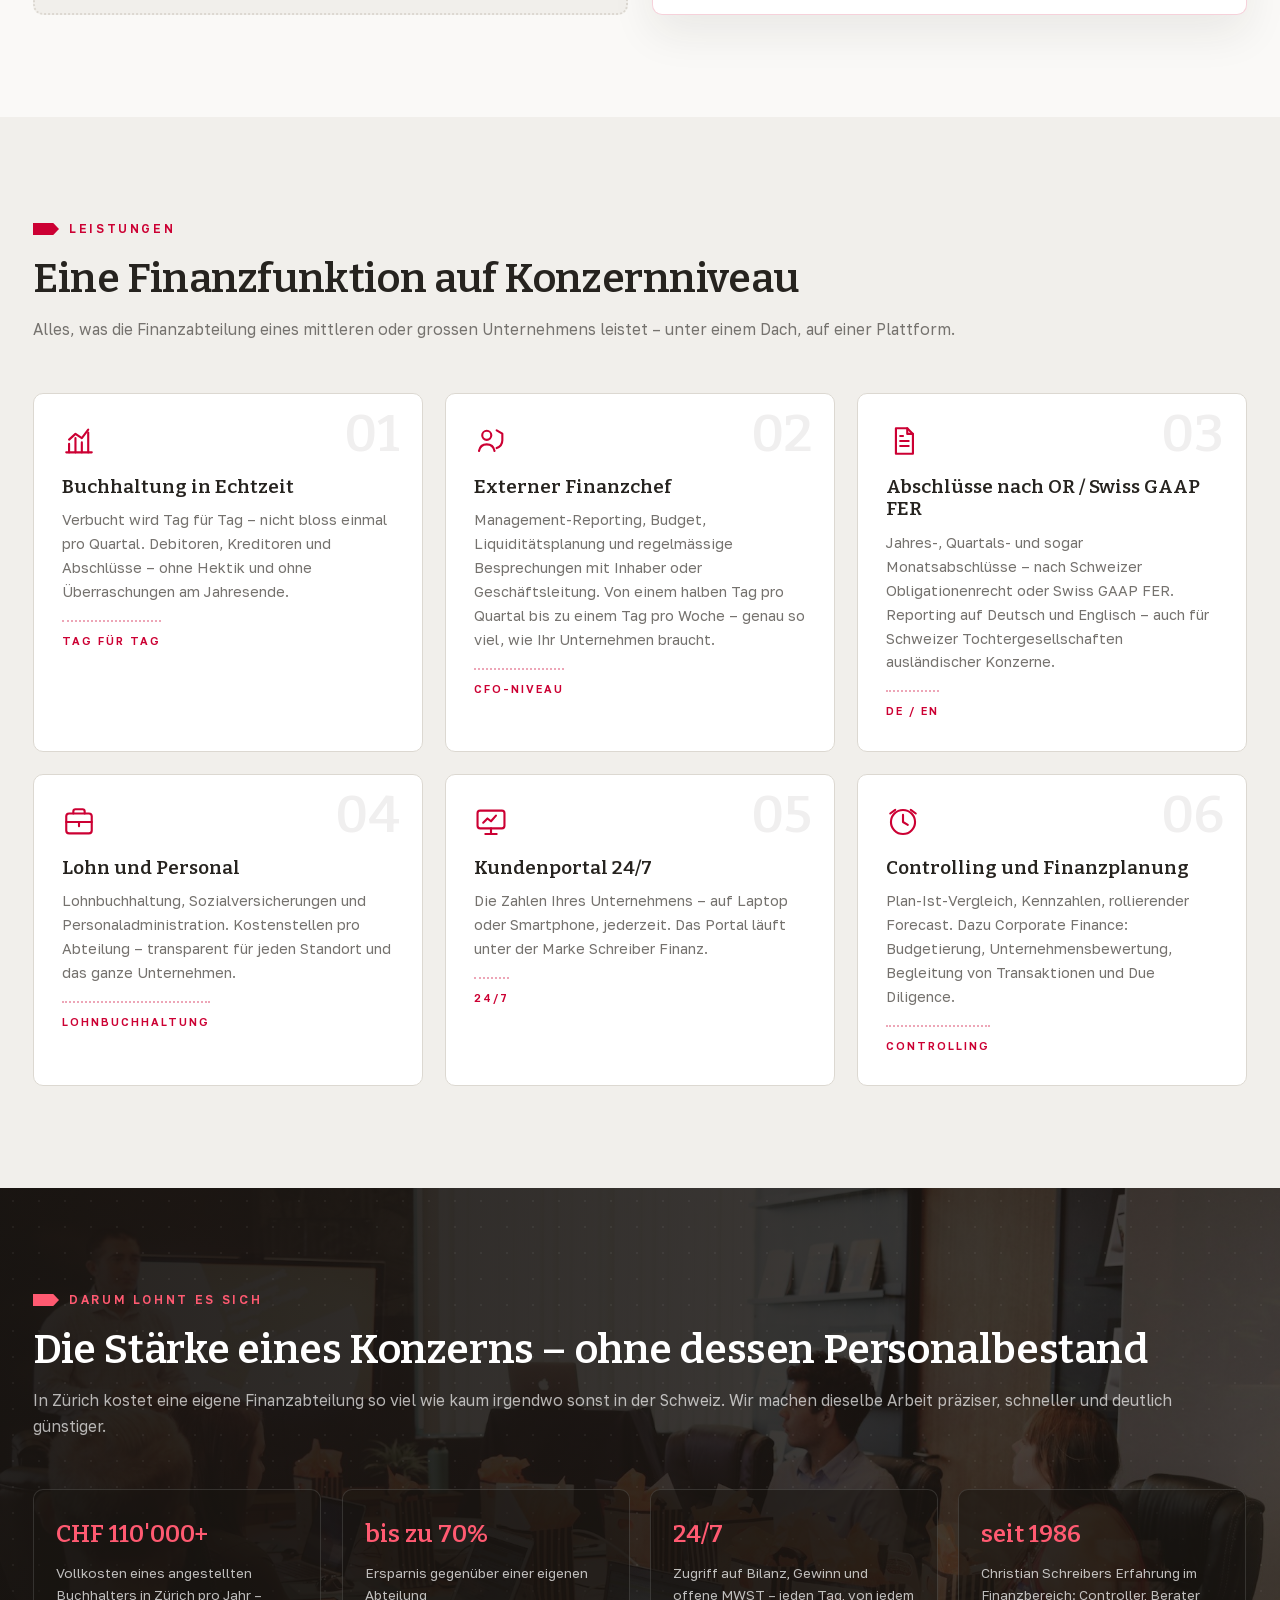
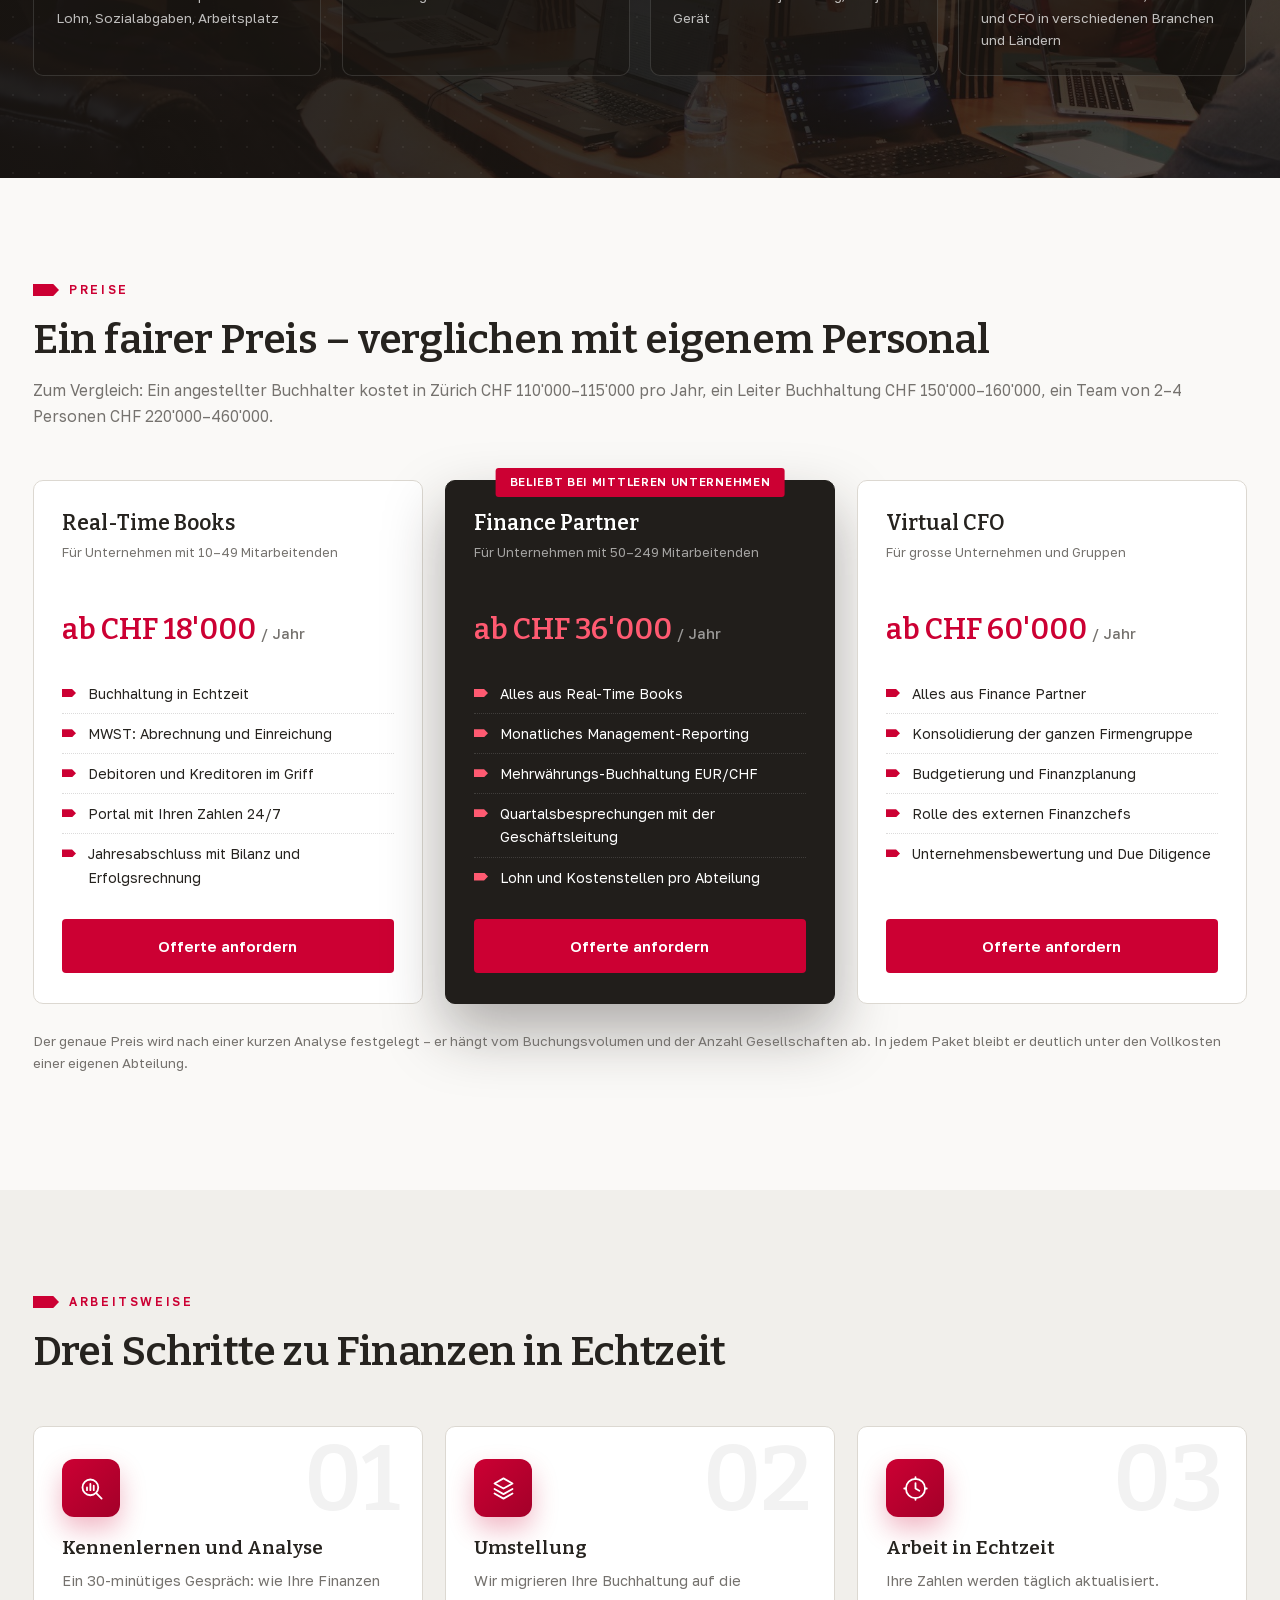
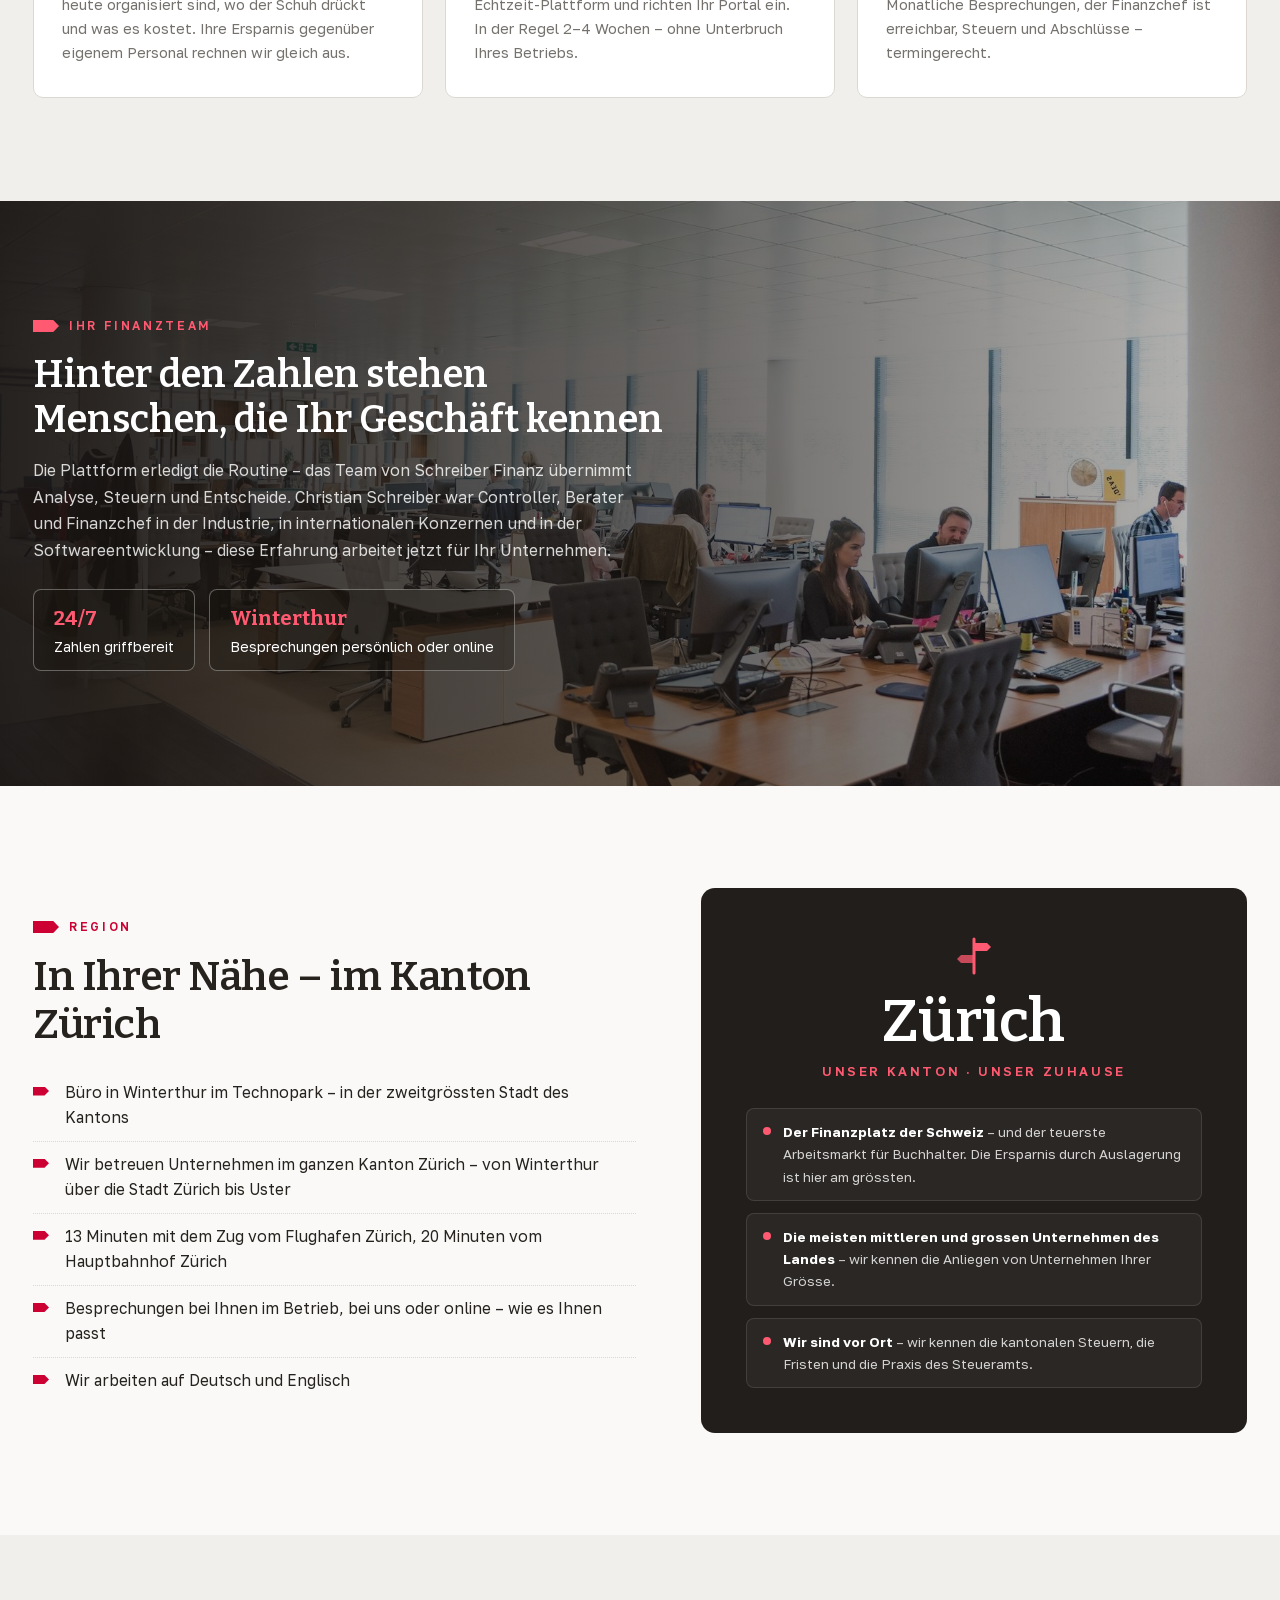
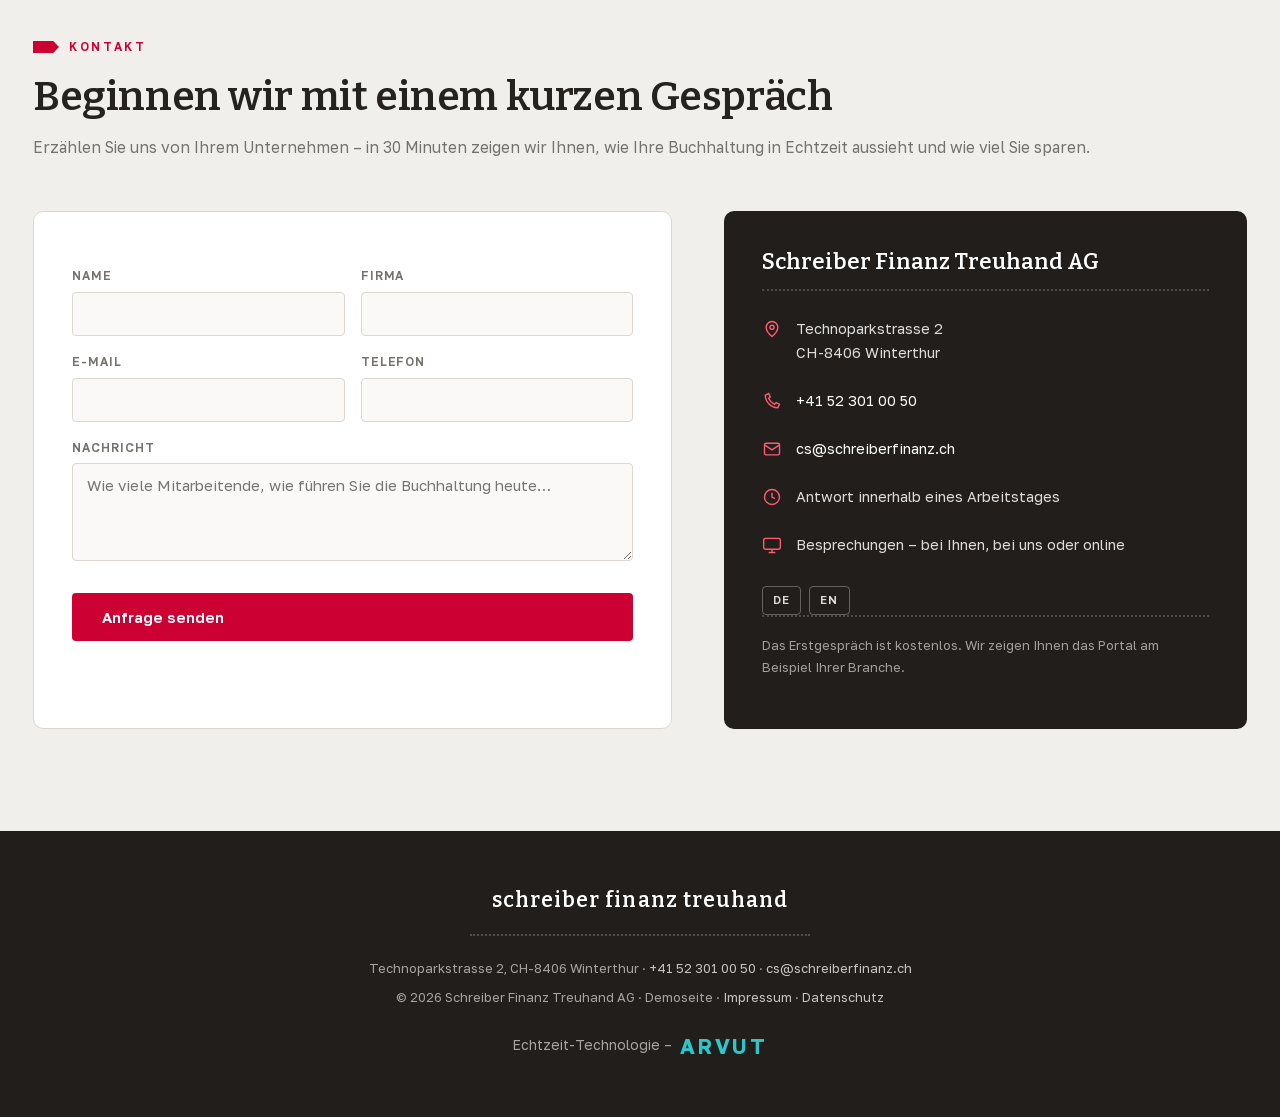
==== commit 039e9c15: "Правки по ревью носителем: язык (Halbgeviertstrich, offene MWST, миграция и др.), Impressum/Datensch" ====
--- a/index.html
+++ b/index.html
@@ -1,10 +1,10 @@
 <!doctype html>
-<html lang="ru">
+<html lang="de">
 <head>
 <meta charset="utf-8">
 <meta name="viewport" content="width=device-width,initial-scale=1">
-<title>Schreiber Finanz Treuhand AG — Финансы вашей компании в реальном времени | Цюрих</title>
-<meta name="description" content="Schreiber Finanz Treuhand AG (Винтертур, кантон Цюрих): бухгалтерия в реальном времени и внешний финансовый директор для средних и крупных компаний. Баланс, прибыль и статус НДС — каждый день, а не раз в год.">
+<title>Schreiber Finanz Treuhand AG – Die Finanzen Ihres Unternehmens in Echtzeit | Winterthur, Zürich</title>
+<meta name="description" content="Schreiber Finanz Treuhand AG (Winterthur, Kanton Zürich): Buchhaltung in Echtzeit und externer Finanzchef für mittlere und grosse Unternehmen. Bilanz, Gewinn und offene MWST – jeden Tag statt einmal im Jahr.">
 <style>
 @import url('assets/fonts/fonts.css');
 :root{
@@ -27,7 +27,7 @@
 .sub{color:var(--muted);margin:14px 0 0;font-size:clamp(15.5px,1.2vw,17.5px)}
 /* фирменный мотив: пунктирная линия (как в их меню) */
 .dotrule{border:0;border-top:2px dotted var(--soft-line);margin:0}
-/* красный «указатель» — мотив логотипа-Wegweiser */
+/* красный «указатель» – мотив логотипа-Wegweiser */
 .eyebrow{display:flex;align-items:center;gap:10px;font-size:12px;font-weight:600;letter-spacing:.22em;text-transform:uppercase;color:var(--red);margin:0 0 16px}
 .eyebrow::before{content:'';width:26px;height:12px;background:var(--red);clip-path:polygon(0 0,78% 0,100% 50%,78% 100%,0 100%);flex:none}
 .btn{display:inline-flex;align-items:center;gap:10px;padding:15px 30px;border-radius:4px;font-weight:600;font-size:15px;text-decoration:none;transition:transform .18s ease,box-shadow .18s ease,background .18s ease,border-color .18s ease;cursor:pointer;border:0;font-family:var(--sans)}
@@ -75,7 +75,7 @@
 .shift-card ul{list-style:none;margin:0;padding:0}
 .shift-card li{padding:9px 0 9px 30px;position:relative;font-size:15px;color:var(--ink);border-bottom:1px dotted var(--soft-line)}
 .shift-card li:last-child{border-bottom:0}
-.now li::before{content:'—';position:absolute;left:2px;color:#b3afa8;font-weight:700}
+.now li::before{content:'–';position:absolute;left:2px;color:#b3afa8;font-weight:700}
 .new li::before{content:'';position:absolute;left:0;top:16px;width:16px;height:9px;background:var(--red);clip-path:polygon(0 0,72% 0,100% 50%,72% 100%,0 100%)}
 .new li b{color:var(--red)}
 /* услуги */
@@ -88,14 +88,15 @@
 .svc p{margin:0;font-size:14.5px;color:var(--muted)}
 .svc .tagline{display:inline-block;margin-top:16px;color:var(--red);font-size:11px;font-weight:600;letter-spacing:.18em;text-transform:uppercase;border-top:2px dotted rgba(204,0,51,.35);padding-top:10px}
 /* тёмный баннер */
-.bannerX{position:relative;background:radial-gradient(900px 500px at 18% 0%,var(--graphite2) 0%,var(--graphite) 62%);color:#fff;overflow:hidden}
-.bannerX .dots{position:absolute;inset:0;background-image:radial-gradient(rgba(255,255,255,.06) 1.3px,transparent 1.3px);background-size:26px 26px;pointer-events:none}
+.bannerX{position:relative;background:url('assets/img/banner.jpg?v=1') center 42%/cover no-repeat;color:#fff;overflow:hidden}
+.bannerX .veilx{position:absolute;inset:0;background:linear-gradient(100deg,rgba(24,20,17,.94) 0%,rgba(24,20,17,.86) 55%,rgba(24,20,17,.72) 100%)}
+.bannerX .dots{position:absolute;inset:0;background-image:radial-gradient(rgba(255,255,255,.05) 1.3px,transparent 1.3px);background-size:26px 26px;pointer-events:none}
 .bannerX .h2{color:#fff}
 .bannerX .sub{color:rgba(255,255,255,.68)}
 .bannerX .eyebrow{color:var(--red-l)}
 .bannerX .eyebrow::before{background:var(--red-l)}
 .stat-grid{position:relative;display:grid;grid-template-columns:repeat(4,1fr);gap:20px;margin-top:clamp(30px,4vw,48px)}
-.stat{border:1px solid rgba(255,255,255,.13);border-radius:10px;padding:24px 22px;background:rgba(255,255,255,.035)}
+.stat{border:1px solid rgba(255,255,255,.13);border-radius:10px;padding:24px 22px;background:rgba(24,20,17,.55)}
 .stat .n{font-family:var(--serif);font-size:clamp(22px,1.9vw,28px);font-weight:600;color:var(--red-l);white-space:nowrap}
 .stat p{margin:8px 0 0;font-size:13.5px;color:rgba(255,255,255,.72)}
 /* стоимость */
@@ -129,8 +130,8 @@
 .step h3{font-size:19px;font-weight:600;margin-bottom:10px}
 .step p{margin:0;font-size:14.5px;color:var(--muted)}
 /* фото-блок */
-.photo{position:relative;background:url('assets/img/team.jpg?v=2') center 32%/cover no-repeat;color:#fff}
-.photo .veil{position:absolute;inset:0;background:linear-gradient(90deg,rgba(24,20,17,.93) 0%,rgba(24,20,17,.72) 55%,rgba(24,20,17,.45) 100%)}
+.photo{position:relative;background:url('assets/img/team.jpg?v=3') center 68%/cover no-repeat;color:#fff}
+.photo .veil{position:absolute;inset:0;background:linear-gradient(90deg,rgba(24,20,17,.94) 0%,rgba(24,20,17,.66) 52%,rgba(24,20,17,.28) 100%)}
 .photo .wrap{position:relative}
 .photo h3{font-size:clamp(26px,3.2vw,38px);font-weight:600;color:#fff;max-width:640px}
 .photo p{max-width:620px;color:rgba(255,255,255,.82)}
@@ -205,11 +206,11 @@
   <div class="wrap">
     <a href="#top"><img src="assets/img/logo-schreiber.png?v=1" alt="Schreiber Finanz Treuhand AG"></a>
     <div class="nav-links">
-      <a href="#shift">что меняется</a>
-      <a href="#services">услуги</a>
-      <a href="#pricing">тарифы</a>
-      <a href="#how">как работаем</a>
-      <a href="#contact" class="nav-cta">Запросить предложение</a>
+      <a href="#shift">was sich ändert</a>
+      <a href="#services">leistungen</a>
+      <a href="#pricing">preise</a>
+      <a href="#how">arbeitsweise</a>
+      <a href="#contact" class="nav-cta">Offerte anfordern</a>
     </div>
   </div>
 </nav>
@@ -220,22 +221,22 @@
   <div class="wrap">
     <div class="hero-grid">
       <div class="reveal">
-        <p class="eyebrow">Для средних и крупных компаний · кантон Цюрих</p>
-        <h1>Финансы вашей компании&nbsp;— <em>в реальном времени</em></h1>
-        <p class="lead">Schreiber Finanz берёт на себя бухгалтерию и роль внешнего финансового
-        директора. Баланс, прибыль и статус НДС — каждый день на вашем экране, а не раз в год
-        в отчёте.</p>
+        <p class="eyebrow">Für mittlere und grosse Unternehmen · Kanton Zürich</p>
+        <h1>Die Finanzen Ihres Unternehmens&nbsp;– <em>in Echtzeit</em></h1>
+        <p class="lead">Schreiber Finanz übernimmt Ihre Buchhaltung und die Rolle des externen
+        Finanzchefs. Bilanz, Gewinn und offene MWST – jeden Tag auf Ihrem Bildschirm, statt einmal
+        im Jahr im Jahresabschluss.</p>
         <div class="hero-cta">
-          <a class="btn btn-r" href="#contact">Запросить предложение</a>
-          <a class="btn btn-ghost" href="#pricing">Смотреть тарифы</a>
+          <a class="btn btn-r" href="#contact">Offerte anfordern</a>
+          <a class="btn btn-ghost" href="#pricing">Pakete ansehen</a>
         </div>
         <div class="trust">
-          <p>С 2000 года — <b>внешний отдел финансов и контроллинга</b> швейцарских компаний ·
-          отчётность по OR и Swiss GAAP FER · ведём на немецком и английском</p>
+          <p>Seit 2000 – <b>die ausgelagerte Abteilung Finanzen und Controlling</b> für Schweizer
+          Unternehmen · Abschlüsse nach OR und Swiss GAAP FER · Betreuung auf Deutsch und Englisch</p>
         </div>
       </div>
       <div class="imac-wrap reveal">
-        <img class="imac" src="assets/img/imac-schreiber.png?v=1" alt="Портал реального времени — баланс, дебиторы и кредиторы на экране">
+        <img class="imac" src="assets/img/imac-schreiber.png?v=2" alt="Echtzeit-Portal – Bilanz, Debitoren und Kreditoren auf dem Bildschirm">
       </div>
     </div>
   </div>
@@ -245,30 +246,30 @@
 <section id="shift">
   <div class="wrap">
     <div class="sec-head reveal">
-      <p class="eyebrow">Что меняется</p>
-      <h2 class="h2">Цифры раз в год? Это осталось в прошлом</h2>
-      <p class="sub">Средней компании больше не нужен собственный отдел, чтобы видеть свои цифры
-      каждый день. Сравните сами.</p>
+      <p class="eyebrow">Was sich ändert</p>
+      <h2 class="h2">Ihre Zahlen nur einmal im Jahr? Das gehört der Vergangenheit an</h2>
+      <p class="sub">Ein mittleres Unternehmen braucht keine eigene Abteilung mehr, um seine Zahlen
+      jeden Tag zu sehen. Vergleichen Sie selbst.</p>
     </div>
     <div class="shift">
       <div class="shift-card now reveal">
-        <h3>Сегодня: своя бухгалтерия</h3>
+        <h3>Heute: eigene Buchhaltung</h3>
         <ul>
-          <li>1–3 штатных бухгалтера в Цюрихе — самом дорогом рынке труда Швейцарии</li>
-          <li>Полная стоимость сотрудника — от CHF 110'000 в год</li>
-          <li>Финансовая картина — раз в квартал или раз в год</li>
-          <li>Отпуска, болезни, риск увольнения и долгий поиск замены</li>
-          <li>Ручной ввод данных</li>
+          <li>1–3 angestellte Buchhalter in Zürich – einem der teuersten Arbeitsmärkte der Schweiz</li>
+          <li>Vollkosten pro Mitarbeitenden – ab CHF 110'000 pro Jahr</li>
+          <li>Finanzübersicht – einmal pro Quartal oder einmal im Jahr</li>
+          <li>Ferien, Krankheit, Kündigungsrisiko und lange Personalsuche</li>
+          <li>Manuelle Dateneingabe</li>
         </ul>
       </div>
       <div class="shift-card new reveal">
-        <h3>Со Schreiber Finanz: реальное время</h3>
+        <h3>Mit Schreiber Finanz: Echtzeit</h3>
         <ul>
-          <li><b>Баланс, прибыль и статус НДС</b> — каждый день на вашем экране</li>
-          <li>Внешний финдиректор — решения, а не только проводки</li>
-          <li>Заметно дешевле собственного отдела</li>
-          <li>Растёт вместе с компанией — без новых наймов</li>
-          <li>Рутину берёт платформа, людям остаётся анализ</li>
+          <li><b>Bilanz, Gewinn und offene MWST</b> – jeden Tag auf Ihrem Bildschirm</li>
+          <li>Externer Finanzchef – Entscheide, nicht nur Buchungen</li>
+          <li>Deutlich günstiger als die eigene Abteilung</li>
+          <li>Wächst mit Ihrem Unternehmen – ohne neue Anstellungen</li>
+          <li>Die Plattform übernimmt die Routine – den Menschen bleibt die Analyse</li>
         </ul>
       </div>
     </div>
@@ -279,59 +280,61 @@
 <section id="services" style="background:var(--cream)">
   <div class="wrap">
     <div class="sec-head reveal">
-      <p class="eyebrow">Услуги</p>
-      <h2 class="h2">Финансовая функция уровня концерна</h2>
-      <p class="sub">Всё, что делает финансовый отдел средней или крупной компании — под одной
-      крышей, на одной платформе.</p>
+      <p class="eyebrow">Leistungen</p>
+      <h2 class="h2">Eine Finanzfunktion auf Konzernniveau</h2>
+      <p class="sub">Alles, was die Finanzabteilung eines mittleren oder grossen Unternehmens leistet –
+      unter einem Dach, auf einer Plattform.</p>
     </div>
     <div class="svc-grid">
       <div class="svc reveal">
         <span class="num">01</span>
         <svg class="ic" viewBox="0 0 24 24"><path d="M3 20h18"/><path d="M5 20v-6M9.5 20v-10M14 20v-7M18.5 20V6"/><path d="M5 11l4.5-4 4.5 3 4.5-6"/></svg>
-        <h3>Бухгалтерия в реальном времени</h3>
-        <p>Проводки — день в день, а не раз в квартал. Дебиторы, кредиторы и закрытия — без
-        авралов и без сюрпризов в конце года.</p>
-        <span class="tagline">День в день</span>
+        <h3>Buchhaltung in Echtzeit</h3>
+        <p>Verbucht wird Tag für Tag – nicht bloss einmal pro Quartal. Debitoren, Kreditoren und
+        Abschlüsse – ohne Hektik und ohne Überraschungen am Jahresende.</p>
+        <span class="tagline">Tag für Tag</span>
       </div>
       <div class="svc reveal">
         <span class="num">02</span>
         <svg class="ic" viewBox="0 0 24 24"><circle cx="9" cy="8" r="3.2"/><path d="M3.5 19c.6-3 2.8-4.6 5.5-4.6s4.9 1.6 5.5 4.6"/><path d="M16 4.5l4 2.3v4.6c0 2.8-1.7 4.6-4 5.6"/></svg>
-        <h3>Внешний финансовый директор</h3>
-        <p>Управленческая отчётность, бюджет, планирование ликвидности и регулярные встречи
-        с владельцем. От половины дня в квартал до дня в неделю — ровно столько, сколько нужно.</p>
-        <span class="tagline">Уровень CFO</span>
+        <h3>Externer Finanzchef</h3>
+        <p>Management-Reporting, Budget, Liquiditätsplanung und regelmässige Besprechungen mit
+        Inhaber oder Geschäftsleitung. Von einem halben Tag pro Quartal bis zu einem Tag pro Woche – genau so viel,
+        wie Ihr Unternehmen braucht.</p>
+        <span class="tagline">CFO-Niveau</span>
       </div>
       <div class="svc reveal">
         <span class="num">03</span>
         <svg class="ic" viewBox="0 0 24 24"><path d="M7 3h8l4 4v14H7z"/><path d="M15 3v4h4"/><path d="M10 12h6M10 15.5h6M10 8.5h2"/></svg>
-        <h3>Отчётность OR / Swiss GAAP FER</h3>
-        <p>Годовые, квартальные и даже месячные отчёты — по швейцарскому праву или Swiss GAAP FER.
-        Отчёты на немецком и английском — в том числе для швейцарских дочек иностранных концернов.</p>
+        <h3>Abschlüsse nach OR / Swiss GAAP FER</h3>
+        <p>Jahres-, Quartals- und sogar Monatsabschlüsse – nach Schweizer Obligationenrecht oder
+        Swiss GAAP FER. Reporting auf Deutsch und Englisch – auch für Schweizer Tochtergesellschaften
+        ausländischer Konzerne.</p>
         <span class="tagline">DE / EN</span>
       </div>
       <div class="svc reveal">
         <span class="num">04</span>
         <svg class="ic" viewBox="0 0 24 24"><rect x="3" y="6" width="18" height="14" rx="2"/><path d="M8 6V4.5A1.5 1.5 0 0 1 9.5 3h5A1.5 1.5 0 0 1 16 4.5V6"/><path d="M3 12h18M12 12v3"/></svg>
-        <h3>Зарплата и персонал</h3>
-        <p>Расчёт зарплат, социальные взносы и кадровое администрирование. Кост-центры по
-        подразделениям — прозрачно для каждого филиала и компании в целом.</p>
+        <h3>Lohn und Personal</h3>
+        <p>Lohnbuchhaltung, Sozialversicherungen und Personaladministration. Kostenstellen pro
+        Abteilung – transparent für jeden Standort und das ganze Unternehmen.</p>
         <span class="tagline">Lohnbuchhaltung</span>
       </div>
       <div class="svc reveal">
         <span class="num">05</span>
         <svg class="ic" viewBox="0 0 24 24"><rect x="2.5" y="4" width="19" height="12.5" rx="1.8"/><path d="M8 20.5h8M12 16.5v4"/><path d="M6.5 12.5l3-3 2.5 2 3.5-4"/></svg>
-        <h3>Портал 24/7</h3>
-        <p>Цифры вашей компании — на ноутбуке или телефоне, в любой момент. Портал работает
-        под маркой Schreiber Finanz.</p>
+        <h3>Kundenportal 24/7</h3>
+        <p>Die Zahlen Ihres Unternehmens – auf Laptop oder Smartphone, jederzeit. Das Portal läuft
+        unter der Marke Schreiber Finanz.</p>
         <span class="tagline">24/7</span>
       </div>
       <div class="svc reveal">
         <span class="num">06</span>
         <svg class="ic" viewBox="0 0 24 24"><circle cx="12" cy="12" r="8.5"/><path d="M12 7v5l3.4 2"/><path d="M17.5 3.5L21 6M6.5 3.5L3 6"/></svg>
-        <h3>Контроллинг и финпланирование</h3>
-        <p>План–факт, ключевые показатели, скользящий прогноз. Плюс корпоративные финансы:
-        бюджетирование, оценка компаний, сопровождение сделок и due diligence.</p>
-        <span class="tagline">Контроллинг</span>
+        <h3>Controlling und Finanzplanung</h3>
+        <p>Plan-Ist-Vergleich, Kennzahlen, rollierender Forecast. Dazu Corporate Finance:
+        Budgetierung, Unternehmensbewertung, Begleitung von Transaktionen und Due Diligence.</p>
+        <span class="tagline">Controlling</span>
       </div>
     </div>
   </div>
@@ -339,19 +342,20 @@
 
 <!-- БАННЕР ПРЕИМУЩЕСТВ -->
 <section class="bannerX">
+  <div class="veilx"></div>
   <div class="dots"></div>
   <div class="wrap" style="position:relative">
     <div class="sec-head reveal">
-      <p class="eyebrow">Почему это выгодно</p>
-      <h2 class="h2">Масштаб концерна — без его штата</h2>
-      <p class="sub">В Цюрихе собственный финансовый отдел стоит дороже, чем где-либо в Швейцарии.
-      Мы делаем ту же работу точнее, быстрее и заметно дешевле.</p>
+      <p class="eyebrow">Darum lohnt es sich</p>
+      <h2 class="h2">Die Stärke eines Konzerns – ohne dessen Personalbestand</h2>
+      <p class="sub">In Zürich kostet eine eigene Finanzabteilung so viel wie kaum irgendwo sonst in der
+      Schweiz. Wir machen dieselbe Arbeit präziser, schneller und deutlich günstiger.</p>
     </div>
     <div class="stat-grid">
-      <div class="stat reveal"><div class="n">CHF 110'000+</div><p>Полная стоимость штатного бухгалтера в Цюрихе в год — зарплата, взносы, рабочее место</p></div>
-      <div class="stat reveal"><div class="n">до 70%</div><p>Экономия по сравнению с собственным отделом</p></div>
-      <div class="stat reveal"><div class="n">24/7</div><p>Доступ к балансу, прибыли и статусу НДС — каждый день, с любого устройства</p></div>
-      <div class="stat reveal"><div class="n">с 1986 года</div><p>Опыт Кристиана Шрайбера в финансах: контроллер, консультант и CFO в разных отраслях и странах</p></div>
+      <div class="stat reveal"><div class="n">CHF 110'000+</div><p>Vollkosten eines angestellten Buchhalters in Zürich pro Jahr – Lohn, Sozialabgaben, Arbeitsplatz</p></div>
+      <div class="stat reveal"><div class="n">bis zu 70%</div><p>Ersparnis gegenüber einer eigenen Abteilung</p></div>
+      <div class="stat reveal"><div class="n">24/7</div><p>Zugriff auf Bilanz, Gewinn und offene MWST – jeden Tag, von jedem Gerät</p></div>
+      <div class="stat reveal"><div class="n">seit 1986</div><p>Christian Schreibers Erfahrung im Finanzbereich: Controller, Berater und CFO in verschiedenen Branchen und Ländern</p></div>
     </div>
   </div>
 </section>
@@ -360,56 +364,57 @@
 <section id="pricing">
   <div class="wrap">
     <div class="sec-head reveal">
-      <p class="eyebrow">Тарифы</p>
-      <h2 class="h2">Честная цена — на фоне собственного штата</h2>
-      <p class="sub">Для сравнения: штатный бухгалтер стоит в Цюрихе CHF 110'000–115'000 в год,
-      руководитель бухгалтерии — CHF 150'000–160'000, команда из 2–4 человек — CHF 220'000–460'000.</p>
+      <p class="eyebrow">Preise</p>
+      <h2 class="h2">Ein fairer Preis – verglichen mit eigenem Personal</h2>
+      <p class="sub">Zum Vergleich: Ein angestellter Buchhalter kostet in Zürich CHF 110'000–115'000
+      pro Jahr, ein Leiter Buchhaltung CHF 150'000–160'000, ein Team von 2–4 Personen
+      CHF 220'000–460'000.</p>
     </div>
     <div class="price-grid">
       <div class="price reveal">
         <h3>Real-Time Books</h3>
-        <p class="for">Для компаний с 10–49 сотрудниками</p>
-        <p class="amount">от CHF 18'000 <small>/ год</small></p>
+        <p class="for">Für Unternehmen mit 10–49 Mitarbeitenden</p>
+        <p class="amount">ab CHF 18'000 <small>/ Jahr</small></p>
         <ul>
-          <li>Бухгалтерия в реальном времени</li>
-          <li>НДС: расчёт и подача</li>
-          <li>Дебиторы и кредиторы под контролем</li>
-          <li>Портал с вашими цифрами 24/7</li>
-          <li>Годовой отчёт с балансом и отчётом о прибыли</li>
+          <li>Buchhaltung in Echtzeit</li>
+          <li>MWST: Abrechnung und Einreichung</li>
+          <li>Debitoren und Kreditoren im Griff</li>
+          <li>Portal mit Ihren Zahlen 24/7</li>
+          <li>Jahresabschluss mit Bilanz und Erfolgsrechnung</li>
         </ul>
-        <a class="btn btn-r" href="#contact">Запросить предложение</a>
+        <a class="btn btn-r" href="#contact">Offerte anfordern</a>
       </div>
       <div class="price feat reveal">
-        <span class="tag">Выбор средних компаний</span>
+        <span class="tag">Beliebt bei mittleren Unternehmen</span>
         <h3>Finance Partner</h3>
-        <p class="for">Для компаний с 50–249 сотрудниками</p>
-        <p class="amount">от CHF 36'000 <small>/ год</small></p>
+        <p class="for">Für Unternehmen mit 50–249 Mitarbeitenden</p>
+        <p class="amount">ab CHF 36'000 <small>/ Jahr</small></p>
         <ul>
-          <li>Всё из Real-Time Books</li>
-          <li>Ежемесячная управленческая отчётность</li>
-          <li>Мультивалютный учёт EUR/CHF</li>
-          <li>Квартальные встречи с руководством</li>
-          <li>Зарплата и кост-центры по подразделениям</li>
+          <li>Alles aus Real-Time Books</li>
+          <li>Monatliches Management-Reporting</li>
+          <li>Mehrwährungs-Buchhaltung EUR/CHF</li>
+          <li>Quartalsbesprechungen mit der Geschäftsleitung</li>
+          <li>Lohn und Kostenstellen pro Abteilung</li>
         </ul>
-        <a class="btn btn-r" href="#contact">Запросить предложение</a>
+        <a class="btn btn-r" href="#contact">Offerte anfordern</a>
       </div>
       <div class="price reveal">
         <h3>Virtual CFO</h3>
-        <p class="for">Для крупных компаний и групп</p>
-        <p class="amount">от CHF 60'000 <small>/ год</small></p>
+        <p class="for">Für grosse Unternehmen und Gruppen</p>
+        <p class="amount">ab CHF 60'000 <small>/ Jahr</small></p>
         <ul>
-          <li>Всё из Finance Partner</li>
-          <li>Консолидация всей группы компаний</li>
-          <li>Бюджетирование и финансовое планирование</li>
-          <li>Роль внешнего финансового директора</li>
-          <li>Оценка компаний и due diligence</li>
+          <li>Alles aus Finance Partner</li>
+          <li>Konsolidierung der ganzen Firmengruppe</li>
+          <li>Budgetierung und Finanzplanung</li>
+          <li>Rolle des externen Finanzchefs</li>
+          <li>Unternehmensbewertung und Due Diligence</li>
         </ul>
-        <a class="btn btn-r" href="#contact">Запросить предложение</a>
-      </div>
-    </div>
-    <p class="price-note reveal">Точная цена определяется после короткого анализа — она зависит от
-    объёма проводок и числа юридических лиц. В любом пакете она остаётся заметно ниже полной
-    стоимости собственного отдела.</p>
+        <a class="btn btn-r" href="#contact">Offerte anfordern</a>
+      </div>
+    </div>
+    <p class="price-note reveal">Der genaue Preis wird nach einer kurzen Analyse festgelegt – er hängt
+    vom Buchungsvolumen und der Anzahl Gesellschaften ab. In jedem Paket bleibt er deutlich unter den
+    Vollkosten einer eigenen Abteilung.</p>
   </div>
 </section>
 
@@ -417,30 +422,30 @@
 <section id="how" style="background:var(--cream);padding-bottom:0">
   <div class="wrap">
     <div class="sec-head reveal">
-      <p class="eyebrow">Как работаем</p>
-      <h2 class="h2">Три шага к финансам в реальном времени</h2>
+      <p class="eyebrow">Arbeitsweise</p>
+      <h2 class="h2">Drei Schritte zu Finanzen in Echtzeit</h2>
     </div>
     <div class="steps">
       <div class="step reveal">
         <span class="wnum">01</span>
         <div class="badge"><svg viewBox="0 0 24 24"><circle cx="11" cy="11" r="7"/><path d="M21 21l-4.6-4.6"/><path d="M8 13.5v-2.5M11 13.5V8M14 13.5v-4"/></svg></div>
-        <h3>Знакомство и анализ</h3>
-        <p>30 минут разговора: как устроены ваши финансы сегодня, где узкие места, сколько это
-        стоит. Экономию по сравнению со штатом посчитаем сразу.</p>
+        <h3>Kennenlernen und Analyse</h3>
+        <p>Ein 30-minütiges Gespräch: wie Ihre Finanzen heute organisiert sind, wo der Schuh drückt
+        und was es kostet. Ihre Ersparnis gegenüber eigenem Personal rechnen wir gleich aus.</p>
       </div>
       <div class="step reveal">
         <span class="wnum">02</span>
         <div class="badge"><svg viewBox="0 0 24 24"><path d="M12 3l8 4.5-8 4.5-8-4.5L12 3z"/><path d="M4 12.5l8 4.5 8-4.5"/><path d="M4 16.5l8 4.5 8-4.5"/></svg></div>
-        <h3>Переход</h3>
-        <p>Переводим вашу бухгалтерию на платформу реального времени и настраиваем портал.
-        Обычно 2–4 недели — без остановки вашей работы.</p>
+        <h3>Umstellung</h3>
+        <p>Wir migrieren Ihre Buchhaltung auf die Echtzeit-Plattform und richten Ihr Portal ein.
+        In der Regel 2–4 Wochen – ohne Unterbruch Ihres Betriebs.</p>
       </div>
       <div class="step reveal">
         <span class="wnum">03</span>
         <div class="badge"><svg viewBox="0 0 24 24"><circle cx="12" cy="12" r="8.5"/><path d="M12 7.2V12l3.4 2"/><path d="M12 3.5V2M20.5 12H22M12 20.5V22M3.5 12H2"/></svg></div>
-        <h3>Работа в реальном времени</h3>
-        <p>Ваши цифры обновляются ежедневно. Ежемесячные встречи, финдиректор на связи,
-        налоги и отчёты — точно в срок.</p>
+        <h3>Arbeit in Echtzeit</h3>
+        <p>Ihre Zahlen werden täglich aktualisiert. Monatliche Besprechungen, der Finanzchef ist
+        erreichbar, Steuern und Abschlüsse – termingerecht.</p>
       </div>
     </div>
   </div>
@@ -450,15 +455,15 @@
     <div class="veil"></div>
     <div class="wrap" style="padding-top:clamp(64px,9vw,120px);padding-bottom:clamp(64px,9vw,120px)">
       <div class="reveal">
-        <p class="eyebrow">Ваша финансовая команда</p>
-        <h3>За цифрами — люди, которые знают ваш бизнес</h3>
-        <p style="margin-top:16px">Платформа делает рутину — команда Schreiber Finanz берёт на себя
-        анализ, налоги и решения. Кристиан Шрайбер прошёл путь контроллера, консультанта и
-        финансового директора в промышленности, международных концернах и разработке ПО —
-        этот опыт теперь работает на вашу компанию.</p>
+        <p class="eyebrow">Ihr Finanzteam</p>
+        <h3>Hinter den Zahlen stehen Menschen, die Ihr Geschäft kennen</h3>
+        <p style="margin-top:16px">Die Plattform erledigt die Routine – das Team von Schreiber Finanz
+        übernimmt Analyse, Steuern und Entscheide. Christian Schreiber war Controller, Berater und
+        Finanzchef in der Industrie, in internationalen Konzernen und in der Softwareentwicklung –
+        diese Erfahrung arbeitet jetzt für Ihr Unternehmen.</p>
         <div class="chips">
-          <div class="chip"><b>24/7</b>цифры под рукой</div>
-          <div class="chip"><b>Винтертур</b>встречи лично или онлайн</div>
+          <div class="chip"><b>24/7</b>Zahlen griffbereit</div>
+          <div class="chip"><b>Winterthur</b>Besprechungen persönlich oder online</div>
         </div>
       </div>
     </div>
@@ -470,14 +475,14 @@
   <div class="wrap">
     <div class="region">
       <div class="reveal">
-        <p class="eyebrow">Регион</p>
-        <h2 class="h2">Рядом с вами — в кантоне Цюрих</h2>
+        <p class="eyebrow">Region</p>
+        <h2 class="h2">In Ihrer Nähe – im Kanton Zürich</h2>
         <ul>
-          <li>Офис в Винтертуре, Technopark — втором по величине городе кантона</li>
-          <li>Обслуживаем компании по всему кантону Цюрих — от Винтертура до города Цюриха и Устера</li>
-          <li>13 минут поездом от аэропорта Цюриха, 20 минут от главного вокзала Цюриха</li>
-          <li>Встречи у вас на предприятии, у нас или онлайн — как удобно вам</li>
-          <li>Работаем на немецком и английском</li>
+          <li>Büro in Winterthur im Technopark – in der zweitgrössten Stadt des Kantons</li>
+          <li>Wir betreuen Unternehmen im ganzen Kanton Zürich – von Winterthur über die Stadt Zürich bis Uster</li>
+          <li>13 Minuten mit dem Zug vom Flughafen Zürich, 20 Minuten vom Hauptbahnhof Zürich</li>
+          <li>Besprechungen bei Ihnen im Betrieb, bei uns oder online – wie es Ihnen passt</li>
+          <li>Wir arbeiten auf Deutsch und Englisch</li>
         </ul>
       </div>
       <div class="zh-card reveal">
@@ -486,12 +491,12 @@
           <path d="M22 10h13l4 4-4 4H22z" fill="#ff5a71"/>
           <path d="M22 22H9l-4 4 4 4h13z" fill="#ff5a71" opacity=".75"/>
         </svg>
-        <div class="zh">Цюрих</div>
-        <div class="zh-sub">Наш кантон · наш дом</div>
+        <div class="zh">Zürich</div>
+        <div class="zh-sub">Unser Kanton · unser Zuhause</div>
         <div class="zh-facts">
-          <div class="zh-fact"><span class="d"></span><span><b>Финансовый центр Швейцарии</b> — и самый дорогой рынок труда для бухгалтеров. Экономия от передачи учёта здесь самая большая.</span></div>
-          <div class="zh-fact"><span class="d"></span><span><b>Больше всего средних и крупных компаний страны</b> — мы знаем задачи компаний вашего масштаба.</span></div>
-          <div class="zh-fact"><span class="d"></span><span><b>Мы на месте</b> — знаем кантональные налоги, сроки и практику налогового управления Цюриха.</span></div>
+          <div class="zh-fact"><span class="d"></span><span><b>Der Finanzplatz der Schweiz</b> – und der teuerste Arbeitsmarkt für Buchhalter. Die Ersparnis durch Auslagerung ist hier am grössten.</span></div>
+          <div class="zh-fact"><span class="d"></span><span><b>Die meisten mittleren und grossen Unternehmen des Landes</b> – wir kennen die Anliegen von Unternehmen Ihrer Grösse.</span></div>
+          <div class="zh-fact"><span class="d"></span><span><b>Wir sind vor Ort</b> – wir kennen die kantonalen Steuern, die Fristen und die Praxis des Steueramts.</span></div>
         </div>
       </div>
     </div>
@@ -502,34 +507,34 @@
 <section id="contact" style="background:var(--cream)">
   <div class="wrap">
     <div class="sec-head reveal">
-      <p class="eyebrow">Контакт</p>
-      <h2 class="h2">Начнём с короткого разговора</h2>
-      <p class="sub">Расскажите о вашей компании — за 30 минут покажем, как выглядит ваша
-      бухгалтерия в реальном времени и сколько вы экономите.</p>
+      <p class="eyebrow">Kontakt</p>
+      <h2 class="h2">Beginnen wir mit einem kurzen Gespräch</h2>
+      <p class="sub">Erzählen Sie uns von Ihrem Unternehmen – in 30 Minuten zeigen wir Ihnen, wie Ihre
+      Buchhaltung in Echtzeit aussieht und wie viel Sie sparen.</p>
     </div>
     <div class="contact">
-      <form class="form reveal" onsubmit="event.preventDefault();this.querySelector('button').textContent='Спасибо! Мы свяжемся с вами.';">
+      <form class="form reveal" onsubmit="event.preventDefault();this.querySelector('button').textContent='Vielen Dank! Wir melden uns bei Ihnen.';">
         <div class="row2">
-          <div><label>Имя</label><input type="text" name="name" required></div>
-          <div><label>Компания</label><input type="text" name="company"></div>
+          <div><label>Name</label><input type="text" name="name" required></div>
+          <div><label>Firma</label><input type="text" name="company"></div>
         </div>
         <div class="row2">
-          <div><label>E-mail</label><input type="email" name="email" required></div>
-          <div><label>Телефон</label><input type="tel" name="phone"></div>
+          <div><label>E-Mail</label><input type="email" name="email" required></div>
+          <div><label>Telefon</label><input type="tel" name="phone"></div>
         </div>
-        <label>Сообщение</label>
-        <textarea rows="4" name="msg" placeholder="Сколько сотрудников, как ведёте бухгалтерию сегодня…"></textarea>
-        <button class="btn btn-r" type="submit">Отправить запрос</button>
+        <label>Nachricht</label>
+        <textarea rows="4" name="msg" placeholder="Wie viele Mitarbeitende, wie führen Sie die Buchhaltung heute…"></textarea>
+        <button class="btn btn-r" type="submit">Anfrage senden</button>
       </form>
       <div class="c-card reveal">
         <h3>Schreiber Finanz Treuhand AG</h3>
         <div class="c-row"><svg viewBox="0 0 24 24"><path d="M12 21s-7-5.5-7-11a7 7 0 0 1 14 0c0 5.5-7 11-7 11z"/><circle cx="12" cy="10" r="2.5"/></svg><span>Technoparkstrasse 2<br>CH-8406 Winterthur</span></div>
-        <div class="c-row"><svg viewBox="0 0 24 24"><path d="M4 5c0 8 7 15 15 15l2-4-4-2-2 2c-3-1.5-5.5-4-7-7l2-2-2-4z"/></svg><a href="tel:+41523010050">+41 52 301 0050</a></div>
+        <div class="c-row"><svg viewBox="0 0 24 24"><path d="M4 5c0 8 7 15 15 15l2-4-4-2-2 2c-3-1.5-5.5-4-7-7l2-2-2-4z"/></svg><a href="tel:+41523010050">+41 52 301 00 50</a></div>
         <div class="c-row"><svg viewBox="0 0 24 24"><rect x="3" y="5" width="18" height="14" rx="2"/><path d="M3 7l9 6 9-6"/></svg><a href="mailto:cs@schreiberfinanz.ch">cs@schreiberfinanz.ch</a></div>
-        <div class="c-row"><svg viewBox="0 0 24 24"><circle cx="12" cy="12" r="9"/><path d="M12 7v5l3.5 2"/></svg><span>Ответ в течение рабочего дня</span></div>
-        <div class="c-row"><svg viewBox="0 0 24 24"><path d="M8 21h8M12 17v4"/><rect x="2" y="4" width="20" height="13" rx="2"/></svg><span>Встречи — у вас, у нас или онлайн</span></div>
+        <div class="c-row"><svg viewBox="0 0 24 24"><circle cx="12" cy="12" r="9"/><path d="M12 7v5l3.5 2"/></svg><span>Antwort innerhalb eines Arbeitstages</span></div>
+        <div class="c-row"><svg viewBox="0 0 24 24"><path d="M8 21h8M12 17v4"/><rect x="2" y="4" width="20" height="13" rx="2"/></svg><span>Besprechungen – bei Ihnen, bei uns oder online</span></div>
         <div class="c-langs"><span>DE</span><span>EN</span></div>
-        <p class="c-note">Первый разговор бесплатный. Покажем портал на примере вашей отрасли.</p>
+        <p class="c-note">Das Erstgespräch ist kostenlos. Wir zeigen Ihnen das Portal am Beispiel Ihrer Branche.</p>
       </div>
     </div>
   </div>
@@ -540,9 +545,9 @@
   <div class="wrap" style="position:relative">
     <div class="f-mark">schreiber finanz treuhand</div>
     <div class="f-rule"></div>
-    <p class="meta">Technoparkstrasse 2, CH-8406 Winterthur · <a href="tel:+41523010050">+41 52 301 0050</a> · <a href="mailto:cs@schreiberfinanz.ch">cs@schreiberfinanz.ch</a></p>
-    <p class="meta" style="margin-top:8px">© 2026 Schreiber Finanz Treuhand AG · Демо-страница</p>
-    <p class="credit">Технология реального времени — <a href="https://new.arvut.ch" target="_blank" rel="noopener">Arvut</a></p>
+    <p class="meta">Technoparkstrasse 2, CH-8406 Winterthur · <a href="tel:+41523010050">+41 52 301 00 50</a> · <a href="mailto:cs@schreiberfinanz.ch">cs@schreiberfinanz.ch</a></p>
+    <p class="meta" style="margin-top:8px">© 2026 Schreiber Finanz Treuhand AG · Demoseite · <a href="https://schreiberfinanz.ch/impressum/" target="_blank" rel="noopener">Impressum</a> · <a href="https://schreiberfinanz.ch/datenschutz/" target="_blank" rel="noopener">Datenschutz</a></p>
+    <p class="credit">Echtzeit-Technologie – <a href="https://new.arvut.ch" target="_blank" rel="noopener">Arvut</a></p>
   </div>
 </footer>
 
